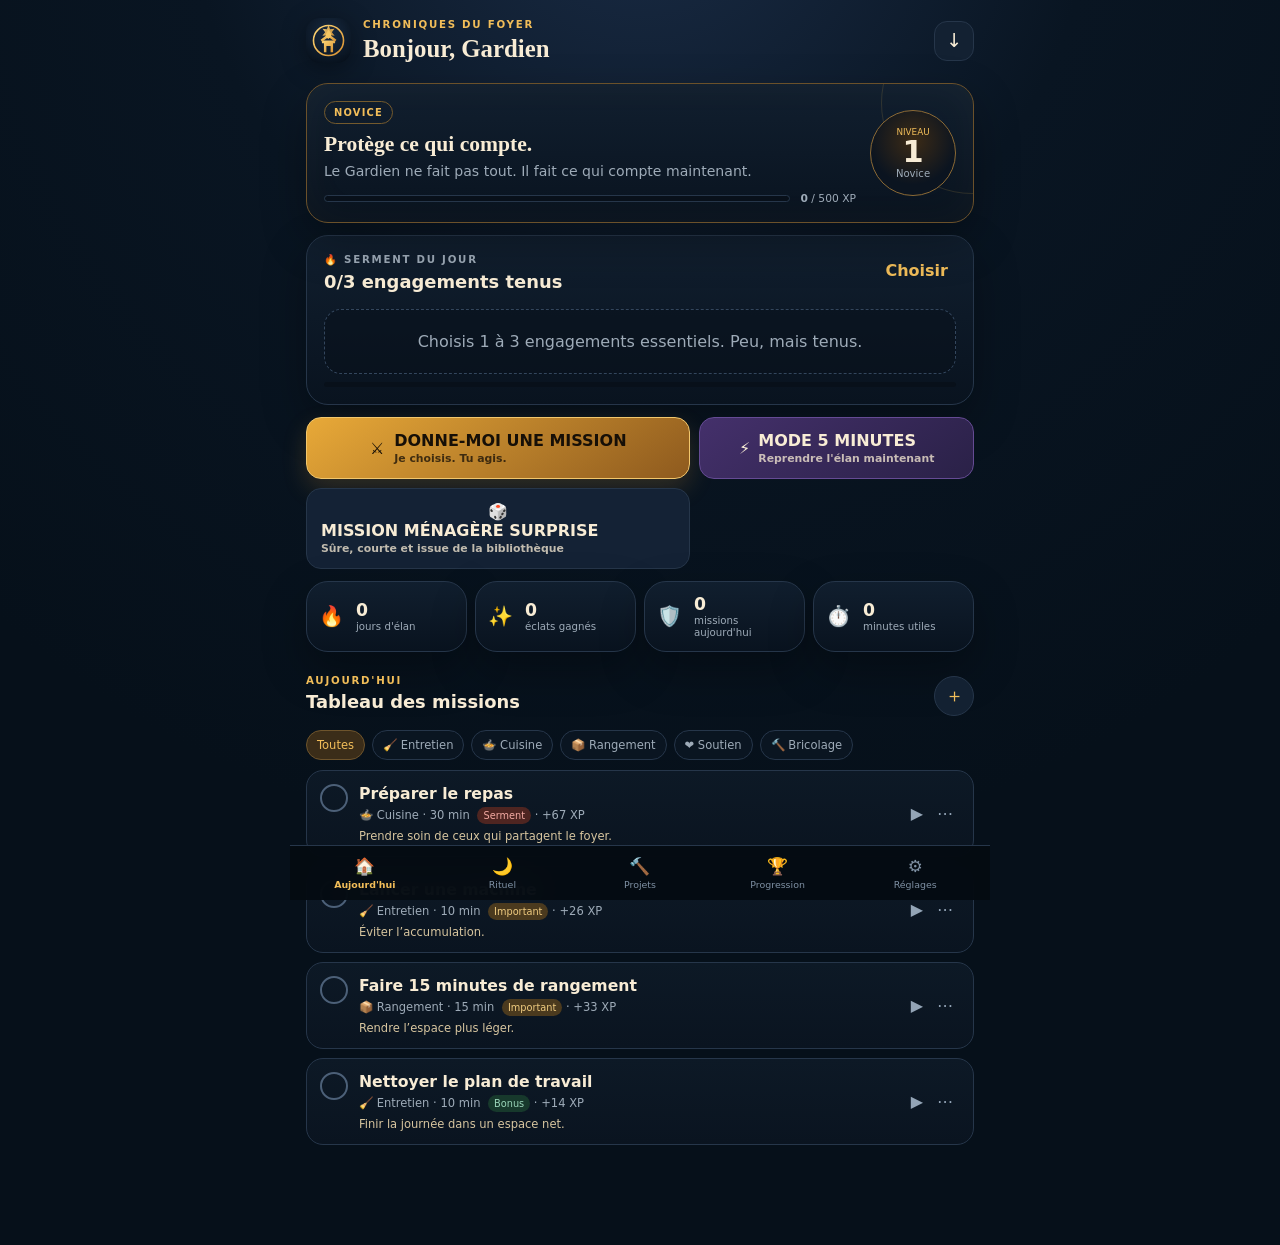
==== index.html @ bf831a29 "V1" ====
<!doctype html>
<html lang="fr">
<head>
  <meta charset="utf-8" />
  <meta name="viewport" content="width=device-width, initial-scale=1, viewport-fit=cover" />
  <meta name="theme-color" content="#07101b" />
  <meta name="description" content="Chroniques du Foyer — transforme l'entretien, le rangement, la cuisine et le bricolage en missions motivantes." />
  <link rel="manifest" href="manifest.webmanifest" />
  <link rel="icon" href="icon.svg" type="image/svg+xml" />
  <link rel="apple-touch-icon" href="icon-192.png" />
  <title>Chroniques du Foyer</title>
  <link rel="stylesheet" href="style.css" />
</head>
<body>
  <div id="celebration" class="celebration" aria-hidden="true"></div>
  <div class="app-shell">
    <header class="topbar">
      <div class="brandline">
        <img src="icon.svg" alt="" class="brand-icon" />
        <div>
          <p class="eyebrow">Chroniques du Foyer</p>
          <h1 id="greeting">Bonsoir, Gardien</h1>
        </div>
      </div>
      <button class="icon-btn" id="installBtn" hidden aria-label="Installer l'application">↓</button>
    </header>

    <main id="mainContent">
      <section id="todayView" class="view active-view">
        <section class="hero card glow-card">
          <div class="hero-copy">
            <span class="pill" id="rankPill">NOVICE</span>
            <h2>Protège ce qui compte.</h2>
            <p id="dailyQuote">Une petite action utile vaut mieux qu'une grande intention.</p>
            <div class="xp-line">
              <div class="xp-track"><span id="xpBar"></span></div>
              <small><strong id="xpCurrent">0</strong> / <span id="xpNext">250</span> XP</small>
            </div>
          </div>
          <div class="level-orb"><small>NIVEAU</small><strong id="level">1</strong><span id="rankMini">Novice</span></div>
        </section>

        <section class="oath-card card">
          <div class="section-head compact">
            <div>
              <p class="eyebrow">🔥 Serment du jour</p>
              <h2><span id="oathDone">0</span>/3 engagements tenus</h2>
            </div>
            <button class="text-link" id="editOathBtn">Choisir</button>
          </div>
          <div id="oathList" class="oath-list"></div>
          <div class="oath-progress"><span id="oathProgress"></span></div>
        </section>

        <section class="mission-cta">
          <button class="action legendary" id="oneMissionBtn"><span>⚔️</span><div><strong>DONNE-MOI UNE MISSION</strong><small>Je choisis. Tu agis.</small></div></button>
          <button class="action rescue" id="rescueBtn"><span>⚡</span><div><strong>MODE 5 MINUTES</strong><small>Reprendre l'élan maintenant</small></div></button>
          <button class="action" id="householdSuggestBtn"><span>🎲</span><div><strong>MISSION MÉNAGÈRE SURPRISE</strong><small>Sûre, courte et issue de la bibliothèque</small></div></button>
        </section>

        <section class="stats-grid">
          <article class="mini-stat card"><span>🔥</span><div><strong id="streak">0</strong><small>jours d'élan</small></div></article>
          <article class="mini-stat card"><span>✨</span><div><strong id="shards">0</strong><small>éclats gagnés</small></div></article>
          <article class="mini-stat card"><span>🛡️</span><div><strong id="todayDone">0</strong><small>missions aujourd'hui</small></div></article>
          <article class="mini-stat card"><span>⏱️</span><div><strong id="todayMinutes">0</strong><small>minutes utiles</small></div></article>
        </section>

        <section class="section-block">
          <div class="section-head">
            <div><p class="eyebrow">Aujourd'hui</p><h2>Tableau des missions</h2></div>
            <button class="small-add" id="addTaskBtn" aria-label="Ajouter une mission">＋</button>
          </div>
          <div class="filter-row" id="pathFilters">
            <button class="chip active" data-path="all">Toutes</button>
            <button class="chip" data-path="Entretien">🧹 Entretien</button>
            <button class="chip" data-path="Cuisine">🍲 Cuisine</button>
            <button class="chip" data-path="Rangement">📦 Rangement</button>
            <button class="chip" data-path="Soutien">❤️ Soutien</button>
            <button class="chip" data-path="Artisanat">🔨 Bricolage</button>
          </div>
          <div id="taskList" class="task-list"></div>
        </section>
      </section>

      <section id="ritualView" class="view">
        <section class="ritual-hero card glow-purple">
          <span class="moon">🌙</span>
          <p class="eyebrow">Rituel du soir</p>
          <h2>Prépare la route de demain</h2>
          <p>Vide ta tête. Une mission par ligne. L'application les transforme en plan clair.</p>
          <button class="action ritual full" id="openRitualBtn">Énoncer mes missions</button>
        </section>
        <section class="section-block">
          <div class="section-head"><div><p class="eyebrow">Demain</p><h2>Parchemin des missions</h2></div><button class="small-add" id="addTomorrowBtn">＋</button></div>
          <div id="tomorrowList" class="task-list"></div>
        </section>
        <section class="card tip-card"><span>🧠</span><div><strong>Règle du Gardien</strong><p>3 missions principales suffisent. Le reste est du bonus, pas une dette.</p></div></section>
      </section>

      <section id="projectsView" class="view">
        <section class="section-block first-block">
          <div class="section-head"><div><p class="eyebrow">Campagnes</p><h2>Grands projets du foyer</h2></div><button class="small-add" id="addProjectBtn">＋</button></div>
          <p class="muted">Transforme les gros travaux en petites étapes gagnables.</p>
          <div id="projectList" class="project-list"></div>
        </section>
      </section>

      <section id="progressView" class="view">
        <section class="profile-card card glow-card">
          <div class="guardian-symbol">🔥</div>
          <p class="eyebrow">Voie du Gardien</p>
          <h2 id="profileRank">Novice</h2>
          <p>Niveau <strong id="profileLevel">1</strong> · <strong id="profileXP">0</strong> XP</p>
          <div class="xp-track large"><span id="profileXpBar"></span></div>
        </section>
        <section class="section-block">
          <div class="section-head"><div><p class="eyebrow">Vertus</p><h2>Ton évolution</h2></div></div>
          <div id="virtues" class="virtue-grid"></div>
        </section>
        <section class="section-block">
          <div class="section-head"><div><p class="eyebrow">Trophées</p><h2>Badges</h2></div></div>
          <div id="badges" class="badge-grid"></div>
        </section>
        <section class="card weekly-card">
          <p class="eyebrow">Défi de la semaine</p>
          <h2 id="weeklyTitle">7 gestes pour le foyer</h2>
          <div class="weekly-line"><div class="xp-track"><span id="weeklyBar"></span></div><strong><span id="weeklyDone">0</span>/7</strong></div>
          <p id="weeklyMessage">Chaque geste compte.</p>
        </section>
      </section>

      <section id="settingsView" class="view">
        <section class="section-block first-block">
          <div class="section-head"><div><p class="eyebrow">Réglages</p><h2>Ton sanctuaire</h2></div></div>
          <div class="settings-stack">
            <article class="card setting-card">
              <div><strong>🌙 Heure du rituel</strong><p>Rappel local lorsque l'application est ouverte.</p></div>
              <input type="time" id="ritualTime" value="21:30" />
            </article>
            <article class="card setting-card"><div><strong>🔔 Notifications</strong><p>Autoriser et tester un rappel du Rituel.</p></div><button class="action small" id="notifyBtn">Tester</button></article>
            <article class="card setting-card"><div><strong>💾 Sauvegarde</strong><p>Exporte tes données avant un changement de téléphone.</p></div><button class="action small" id="exportBtn">Exporter</button></article>
            <article class="card setting-card"><div><strong>📥 Restaurer</strong><p>Réimporte une sauvegarde JSON.</p></div><label class="action small file-action">Importer<input type="file" id="importInput" accept="application/json" hidden /></label></article>
            <article class="card setting-card danger-zone"><div><strong>Réinitialiser</strong><p>Efface toutes les données locales.</p></div><button class="action small" id="resetBtn">Effacer</button></article>
          </div>
        </section>
      </section>
    </main>

    <nav class="bottom-nav" aria-label="Navigation principale">
      <button class="nav-item active" data-view="todayView">🏠<span>Aujourd'hui</span></button>
      <button class="nav-item" data-view="ritualView">🌙<span>Rituel</span></button>
      <button class="nav-item" data-view="projectsView">🔨<span>Projets</span></button>
      <button class="nav-item" data-view="progressView">🏆<span>Progression</span></button>
      <button class="nav-item" data-view="settingsView">⚙️<span>Réglages</span></button>
    </nav>
  </div>

  <dialog id="taskDialog">
    <form id="taskForm" class="dialog-pad">
      <div class="dialog-head"><div><p class="eyebrow">Nouvelle mission</p><h2>Que faut-il accomplir ?</h2></div><button type="button" class="icon-btn close-dialog">×</button></div>
      <input type="hidden" name="day" id="taskDay" value="today" />
      <label>Titre<input name="title" required placeholder="Ex. Ranger l'entrée" /></label>
      <div class="grid-2">
        <label>Voie<select name="path"><option>Entretien</option><option>Cuisine</option><option>Rangement</option><option>Soutien</option><option>Artisanat</option><option>Administratif</option></select></label>
        <label>Durée<select name="duration"><option value="5">5 min</option><option value="10">10 min</option><option value="15" selected>15 min</option><option value="30">30 min</option><option value="45">45 min</option><option value="60">1 h</option><option value="90">1 h 30</option></select></label>
      </div>
      <div class="grid-2">
        <label>Importance<select name="priority"><option value="must">Serment</option><option value="important" selected>Important</option><option value="bonus">Bonus</option></select></label>
        <label>Nature<select name="type"><option value="mission">Mission</option><option value="routine">Routine quotidienne</option><option value="weekly">Routine hebdomadaire</option></select></label>
      </div>
      <label>Pourquoi ? <span class="optional">(motivation)</span><input name="why" placeholder="Ex. Soulager la maison / préparer le week-end" /></label>
      <label>Notes<textarea name="notes" rows="3" placeholder="Détail utile, matériel, première étape…"></textarea></label>
      <button class="action primary full" type="submit">Ajouter la mission</button>
    </form>
  </dialog>

  <dialog id="ritualDialog">
    <div class="dialog-pad">
      <div class="dialog-head"><div><p class="eyebrow">🌙 Rituel du soir</p><h2>Vide ta tête</h2></div><button type="button" class="icon-btn" id="closeRitual">×</button></div>
      <p class="muted">Une ligne = une idée. Exemple : « faire les courses », « 30 min sur l'escalier », « nettoyer salle de bain ».</p>
      <textarea id="ritualInput" rows="9" placeholder="Préparer le repas\nLancer une machine\nRanger la cave 30 min\nPoncer 3 marches…"></textarea>
      <div class="grid-2 ritual-options">
        <label>Durée par défaut<select id="ritualDuration"><option value="10">10 min</option><option value="15" selected>15 min</option><option value="30">30 min</option><option value="45">45 min</option></select></label>
        <label>Énergie prévue<select id="tomorrowEnergy"><option value="low">Basse</option><option value="normal" selected>Normale</option><option value="high">Haute</option></select></label>
      </div>
      <button class="action ritual full" id="generateTomorrow">✨ Forger le plan de demain</button>
    </div>
  </dialog>

  <dialog id="oathDialog">
    <div class="dialog-pad">
      <div class="dialog-head"><div><p class="eyebrow">🔥 Serment</p><h2>Choisis jusqu'à 3 missions</h2></div><button class="icon-btn" id="closeOath">×</button></div>
      <p class="muted">Ce sont les seules missions que tu te promets vraiment de tenir.</p>
      <div id="oathPicker" class="oath-picker"></div>
      <button class="action primary full" id="saveOath">Sceller mon Serment</button>
    </div>
  </dialog>

  <dialog id="focusDialog">
    <div class="focus-box">
      <div class="focus-emblem">⚔️</div>
      <p class="eyebrow">Mission en cours</p>
      <h2 id="focusTitle">Mission</h2>
      <p id="focusWhy" class="focus-why"></p>
      <div class="focus-reward"><span id="focusMeta"></span></div>
      <div class="timer-ring"><div class="timer" id="timer">15:00</div><small>Une mission. Rien d'autre.</small></div>
      <div class="focus-actions"><button class="action primary" id="startTimer">Démarrer</button><button class="action success" id="doneFocus">Mission accomplie ✓</button></div>
      <button class="text-btn" id="closeFocus">Reporter sans culpabiliser</button>
    </div>
  </dialog>

  <dialog id="projectDialog">
    <form id="projectForm" class="dialog-pad">
      <div class="dialog-head"><div><p class="eyebrow">Nouvelle campagne</p><h2>Grand projet</h2></div><button type="button" class="icon-btn close-dialog">×</button></div>
      <label>Nom du projet<input name="title" required placeholder="Ex. Refaire l'escalier" /></label>
      <label>Objectif<input name="why" placeholder="Ex. Rendre l'entrée plus agréable" /></label>
      <label>Étapes <span class="optional">(une par ligne)</span><textarea name="steps" rows="7" required placeholder="Acheter le matériel\nProtéger la zone\nPoncer 3 marches\nReboucher\nPeindre"></textarea></label>
      <button class="action primary full" type="submit">Créer la campagne</button>
    </form>
  </dialog>

  <dialog id="rewardDialog">
    <div class="reward-box">
      <div class="reward-rays">✦</div>
      <p class="eyebrow">Mission accomplie</p>
      <h2 id="rewardTitle">Belle avancée.</h2>
      <div class="reward-xp" id="rewardXp">+25 XP</div>
      <p id="rewardText">Tu viens de rendre le foyer un peu plus léger.</p>
      <button class="action primary full" id="closeReward">Continuer la légende</button>
    </div>
  </dialog>

  <script src="household-library.js"></script>
  <script src="app.js"></script>
</body>
</html>
---- style.css ----
:root{--bg:#06101a;--bg2:#091522;--panel:#0d1825;--panel2:#111f2f;--ink:#f8ecd5;--muted:#9eabb8;--gold:#f1bd59;--gold2:#d99534;--purple:#7c4fd2;--purple2:#4d2e84;--red:#d8645b;--green:#54a57f;--blue:#55a3c8;--line:#26364a;--radius:22px;--shadow:0 18px 45px rgba(0,0,0,.3)}
*{box-sizing:border-box}html{background:var(--bg)}body{margin:0;font-family:Inter,ui-sans-serif,system-ui,-apple-system,BlinkMacSystemFont,"Segoe UI",sans-serif;background:radial-gradient(circle at 50% -10%,#1a2c46 0,#091522 30%,#06101a 65%);color:var(--ink);min-height:100dvh}button,input,select,textarea{font:inherit}button{cursor:pointer;color:inherit}h1,h2,h3,p{margin-top:0}h1{font-family:Georgia,"Times New Roman",serif;font-size:1.55rem;margin:0}h2{font-size:1.12rem;margin-bottom:6px}h3{font-size:.98rem;margin-bottom:4px}.app-shell{max-width:700px;margin:auto;min-height:100dvh;padding:calc(18px + env(safe-area-inset-top)) 16px calc(100px + env(safe-area-inset-bottom))}.topbar,.section-head,.dialog-head,.brandline,.task,.mini-stat,.setting-card,.weekly-line{display:flex;align-items:center;justify-content:space-between;gap:12px}.brandline{justify-content:flex-start}.brand-icon{width:45px;height:45px;border-radius:14px;filter:drop-shadow(0 5px 12px rgba(0,0,0,.35))}.eyebrow{margin:0 0 5px;text-transform:uppercase;letter-spacing:.17em;font-size:.64rem;font-weight:900;color:var(--gold)}.muted,.card p,.optional{color:var(--muted)}.optional{font-weight:500}.view{display:none}.active-view{display:block}.card{background:linear-gradient(180deg,rgba(17,31,47,.96),rgba(9,19,31,.98));border:1px solid var(--line);border-radius:var(--radius);padding:17px;box-shadow:var(--shadow)}.glow-card{border-color:#6b512a;box-shadow:0 18px 45px rgba(0,0,0,.3),inset 0 0 40px rgba(242,184,75,.04)}.hero{margin:20px 0 12px;display:grid;grid-template-columns:1fr auto;align-items:center;gap:14px;overflow:hidden;position:relative}.hero:after{content:"";position:absolute;width:180px;height:180px;border:1px solid rgba(241,189,89,.14);border-radius:50%;right:-90px;top:-72px}.hero-copy{position:relative;z-index:1}.hero h2{font-family:Georgia,serif;font-size:1.35rem}.hero p{margin-bottom:13px;font-size:.88rem}.pill{display:inline-block;padding:5px 9px;border:1px solid #745a2d;color:var(--gold);border-radius:999px;font-size:.62rem;font-weight:900;letter-spacing:.12em;margin-bottom:8px}.level-orb{width:86px;height:86px;border-radius:50%;border:1px solid #8c6a35;background:radial-gradient(circle at 50% 35%,#3c2b16,#0b1420 64%);display:flex;flex-direction:column;align-items:center;justify-content:center;position:relative;z-index:1}.level-orb small{font-size:.55rem;color:var(--gold)}.level-orb strong{font-size:1.9rem;line-height:1}.level-orb span{font-size:.63rem;color:var(--muted)}.xp-line{display:flex;align-items:center;gap:10px}.xp-track{height:7px;background:#08101a;border:1px solid #26364a;border-radius:999px;overflow:hidden;flex:1}.xp-track span{display:block;height:100%;width:0;background:linear-gradient(90deg,var(--purple),var(--gold));border-radius:inherit;transition:width .5s ease}.xp-line small{white-space:nowrap;color:var(--muted);font-size:.67rem}.oath-card{margin-bottom:12px}.compact{align-items:flex-start}.text-link,.text-btn{border:0;background:transparent;color:var(--gold);padding:8px;font-weight:800}.oath-list,.task-list,.project-list,.settings-stack,.oath-picker{display:grid;gap:9px}.oath-item{display:grid;grid-template-columns:auto 1fr auto;align-items:center;gap:10px;padding:10px 0;border-bottom:1px solid rgba(38,54,74,.65)}.oath-item:last-child{border:0}.oath-index{width:27px;height:27px;border:1px solid #71572c;color:var(--gold);border-radius:50%;display:grid;place-items:center;font-size:.76rem;font-weight:900}.oath-item.done{opacity:.55}.oath-item.done strong{text-decoration:line-through}.oath-progress{height:5px;background:#08101a;border-radius:99px;overflow:hidden;margin-top:8px}.oath-progress span{display:block;height:100%;background:linear-gradient(90deg,var(--red),var(--gold));width:0;transition:width .45s}.empty{padding:22px 15px;text-align:center;color:var(--muted);border:1px dashed #33465d;border-radius:17px;background:rgba(8,16,26,.5)}.mission-cta{display:grid;grid-template-columns:1.4fr 1fr;gap:9px;margin:12px 0}.action{border:1px solid var(--line);border-radius:15px;background:#142235;color:var(--ink);padding:13px 14px;font-weight:850}.action div{display:grid;text-align:left;gap:2px}.action div small{font-size:.68rem;font-weight:600;opacity:.76}.action.legendary{display:flex;align-items:center;justify-content:center;gap:10px;background:linear-gradient(145deg,#e8a938,#8e5a1e);color:#160f07;border-color:#f3c76c;box-shadow:0 10px 25px rgba(217,149,52,.2)}.action.rescue{display:flex;align-items:center;justify-content:center;gap:8px;background:linear-gradient(145deg,#44306b,#2a2147);border-color:#654b94}.action.primary{background:linear-gradient(180deg,#f5c86a,#d79b38);color:#161007;border-color:#f2c261}.action.ritual{background:linear-gradient(180deg,#68439c,#3a275e);border-color:#805ab5}.action.success{background:linear-gradient(180deg,#477f65,#2b5d49);border-color:#5ca582}.action.full{width:100%}.action.small{padding:9px 12px;font-size:.78rem}.stats-grid{display:grid;grid-template-columns:repeat(4,1fr);gap:8px;margin-bottom:22px}.mini-stat{justify-content:flex-start;padding:12px}.mini-stat>span{font-size:1.25rem}.mini-stat strong{display:block;font-size:1.08rem}.mini-stat small{display:block;color:var(--muted);font-size:.64rem;line-height:1.2}.section-block{margin-top:20px}.first-block{margin-top:22px}.section-head{margin-bottom:11px}.small-add,.icon-btn{width:40px;height:40px;padding:0;display:grid;place-items:center;border:1px solid var(--line);border-radius:13px;background:#132132;font-size:1.2rem}.small-add{border-radius:50%;color:var(--gold)}.filter-row{display:flex;gap:7px;overflow-x:auto;padding:1px 0 10px;scrollbar-width:none}.filter-row::-webkit-scrollbar{display:none}.chip{white-space:nowrap;border:1px solid var(--line);border-radius:999px;padding:7px 10px;background:#0a1521;color:var(--muted);font-size:.72rem}.chip.active{background:#3b2d19;color:var(--gold);border-color:#6e542c}.task{background:linear-gradient(180deg,#0d1926,#0a1420);border:1px solid var(--line);border-radius:17px;padding:13px}.task.done{opacity:.52}.task-main{display:flex;align-items:flex-start;gap:11px;min-width:0}.task-main>div{min-width:0}.check{width:28px;height:28px;border-radius:50%;border:2px solid #4c6078;background:transparent;flex:0 0 auto;color:#161007}.check.done{background:var(--gold);border-color:var(--gold)}.task h3{white-space:nowrap;overflow:hidden;text-overflow:ellipsis;margin:0 0 5px}.task-meta{font-size:.72rem;color:var(--muted)}.priority{font-size:.61rem;padding:3px 6px;border-radius:999px;margin-left:4px}.priority.must{background:#4e2521;color:#f3aaa2}.priority.important{background:#4b3a1e;color:#f0cc80}.priority.bonus{background:#17392c;color:#9ad5b9}.task-actions{display:flex;align-items:center}.small-btn{border:0;background:transparent;color:#93a4b6;padding:7px}.why{margin-top:7px;font-size:.72rem;color:#d7c59f}.ritual-hero{margin-top:22px;text-align:center;padding:27px 20px}.glow-purple{border-color:#523d78;background:radial-gradient(circle at 50% -20%,rgba(127,75,214,.24),transparent 58%),linear-gradient(180deg,#151d2b,#0b1320)}.moon{font-size:2.3rem;display:block;margin-bottom:8px}.tip-card{display:flex;gap:12px;align-items:flex-start;margin-top:18px}.tip-card>span{font-size:1.5rem}.tip-card p{margin:4px 0 0;font-size:.82rem}.project{background:linear-gradient(180deg,#101c2b,#0a1420);border:1px solid var(--line);border-radius:18px;padding:15px}.project-head{display:flex;justify-content:space-between;gap:10px}.project-progress{display:flex;align-items:center;gap:10px;margin:12px 0}.project-progress small{color:var(--muted);white-space:nowrap}.project-step{display:flex;gap:9px;align-items:flex-start;padding:9px 0;border-top:1px solid rgba(38,54,74,.55)}.project-step input{width:auto;margin-top:3px}.project-step.done span{text-decoration:line-through;color:var(--muted)}.project-actions{display:flex;gap:7px;margin-top:8px}.profile-card{text-align:center;margin-top:22px}.guardian-symbol{width:72px;height:72px;margin:0 auto 12px;border-radius:50%;border:1px solid #74582d;background:radial-gradient(circle,#4b2b16,#0b1520);display:grid;place-items:center;font-size:2rem}.xp-track.large{height:9px;max-width:420px;margin:13px auto 0}.virtue-grid{display:grid;grid-template-columns:repeat(2,1fr);gap:9px}.virtue{border:1px solid var(--line);border-radius:16px;background:#0b1622;padding:13px}.virtue-top{display:flex;justify-content:space-between;gap:8px}.virtue strong{font-size:.84rem}.virtue .xp-track{margin-top:8px}.badge-grid{display:grid;grid-template-columns:repeat(3,1fr);gap:8px}.badge{border:1px solid var(--line);border-radius:16px;padding:13px 7px;text-align:center;background:#0b1622}.badge.locked{opacity:.33;filter:grayscale(1)}.badge-icon{font-size:1.6rem}.badge strong{display:block;font-size:.72rem;margin-top:5px}.badge small{color:var(--muted);font-size:.58rem}.weekly-card{margin-top:20px}.weekly-line{margin:12px 0}.setting-card p{margin:4px 0 0;font-size:.75rem}.setting-card input[type=time]{max-width:112px}.danger-zone{border-color:#5e2b2b}.file-action{display:inline-block}.bottom-nav{position:fixed;z-index:20;left:50%;bottom:0;transform:translateX(-50%);width:min(700px,100%);display:grid;grid-template-columns:repeat(5,1fr);padding:9px 6px calc(9px + env(safe-area-inset-bottom));background:rgba(5,11,18,.94);backdrop-filter:blur(18px);border-top:1px solid var(--line)}.nav-item{border:0;background:transparent;color:#7f91a4;display:grid;place-items:center;gap:3px;font-size:1.05rem}.nav-item span{font-size:.59rem}.nav-item.active{color:var(--gold);font-weight:850}dialog{border:1px solid #33465e;background:#09131f;color:var(--ink);border-radius:24px;width:min(590px,calc(100% - 24px));max-height:92dvh;padding:0;box-shadow:0 28px 100px rgba(0,0,0,.7)}dialog::backdrop{background:rgba(0,0,0,.76);backdrop-filter:blur(5px)}.dialog-pad,.focus-box,.reward-box{padding:21px}label{display:grid;gap:7px;color:#dfcfaf;font-size:.79rem;font-weight:800;margin-bottom:12px}input,select,textarea{width:100%;border:1px solid #304258;border-radius:13px;background:#0c1926;color:var(--ink);padding:11px 12px}textarea{resize:vertical}.grid-2{display:grid;grid-template-columns:1fr 1fr;gap:9px}.ritual-options{margin-top:10px}.focus-box,.reward-box{text-align:center}.focus-emblem{font-size:2.1rem}.focus-why{color:#dbc99f;font-style:italic}.focus-reward{display:inline-block;border:1px solid #6b4f27;border-radius:999px;padding:7px 11px;color:var(--gold);font-size:.76rem}.timer-ring{width:205px;height:205px;margin:20px auto;border-radius:50%;border:8px solid #31244d;box-shadow:inset 0 0 0 2px #8d63ce,0 0 32px rgba(124,79,210,.2);display:flex;flex-direction:column;align-items:center;justify-content:center}.timer{font-size:2.85rem;font-weight:950;letter-spacing:-.06em}.timer-ring small{color:var(--muted);font-size:.66rem}.focus-actions{display:grid;grid-template-columns:1fr 1fr;gap:8px}.reward-rays{font-size:3.4rem;color:var(--gold);text-shadow:0 0 30px rgba(241,189,89,.5)}.reward-box h2{font-family:Georgia,serif;font-size:1.5rem}.reward-xp{font-size:2rem;color:var(--gold);font-weight:950;margin:10px}.celebration{position:fixed;inset:0;pointer-events:none;overflow:hidden;z-index:100}.confetti{position:absolute;width:8px;height:14px;background:var(--gold);top:-20px;animation:fall 1.4s linear forwards;border-radius:2px}.confetti:nth-child(3n){background:var(--purple)}.confetti:nth-child(3n+1){background:#f8ecd5}@keyframes fall{to{transform:translateY(110vh) rotate(720deg);opacity:.2}}@media(max-width:560px){.stats-grid{grid-template-columns:1fr 1fr}.mission-cta{grid-template-columns:1fr}.grid-2{grid-template-columns:1fr}.badge-grid{grid-template-columns:repeat(2,1fr)}}
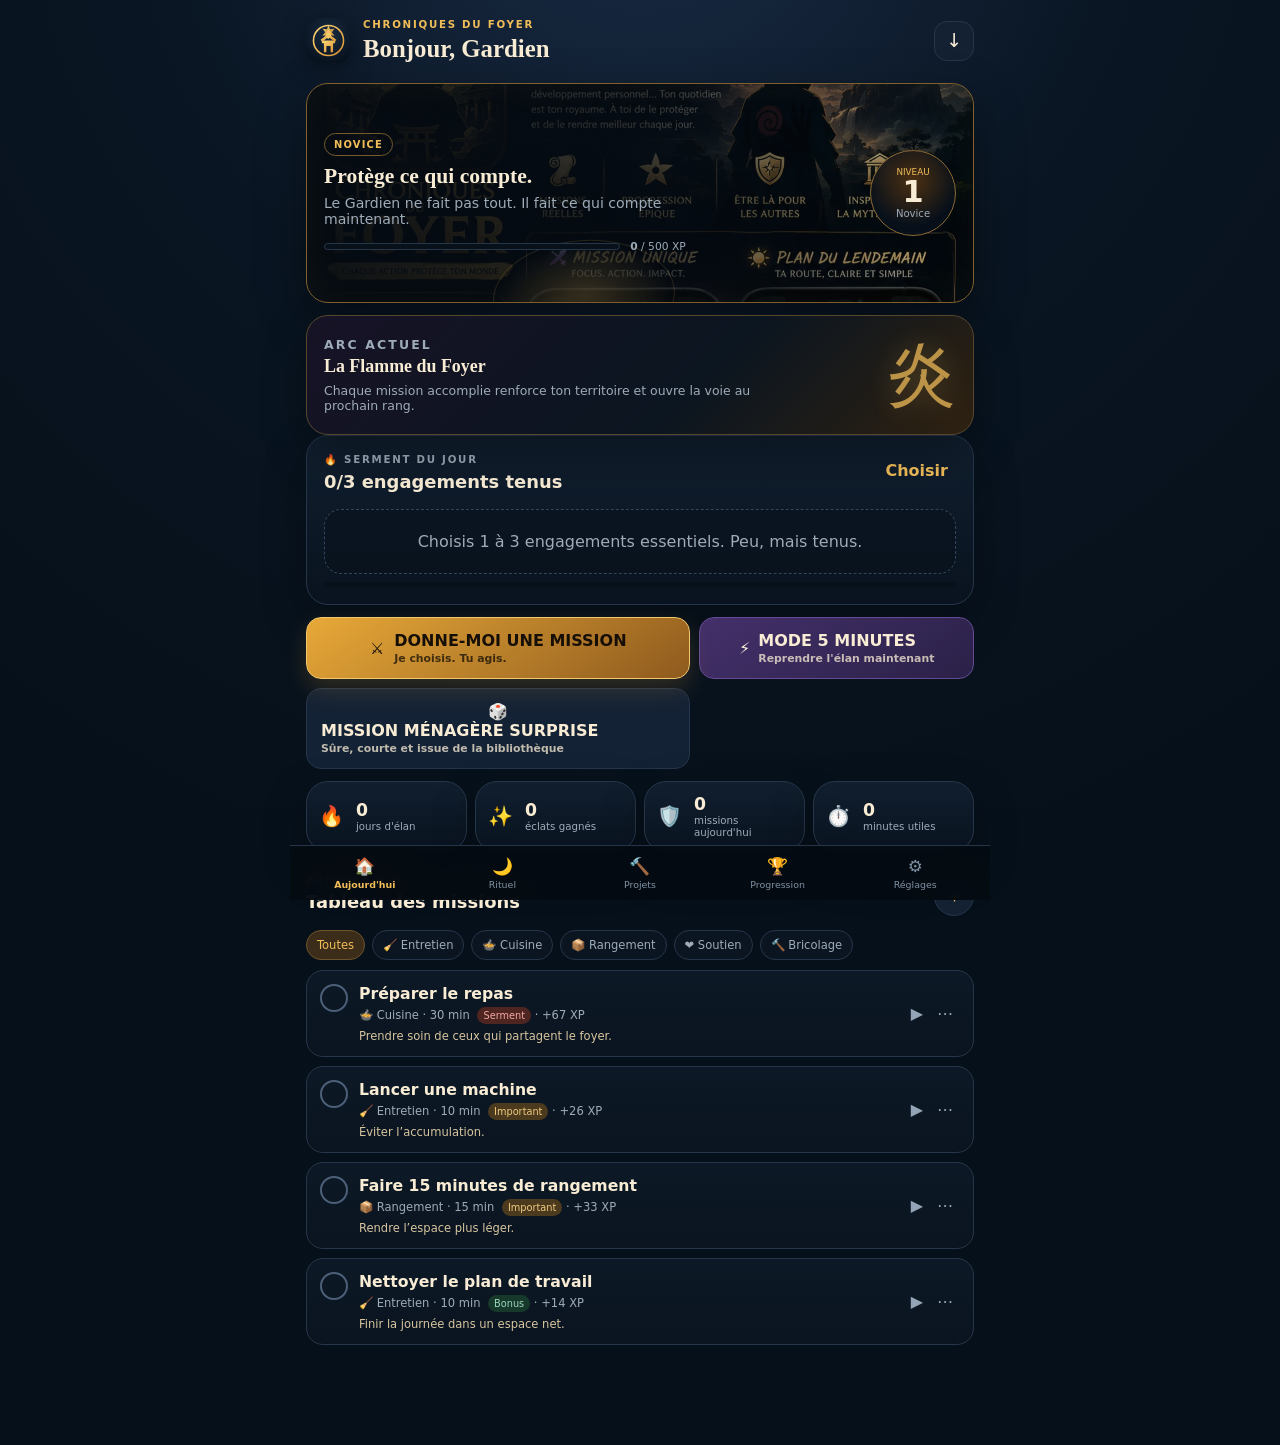
==== commit 69555a4e: "V2" ====
--- a/index.html
+++ b/index.html
@@ -27,7 +27,7 @@
 
     <main id="mainContent">
       <section id="todayView" class="view active-view">
-        <section class="hero card glow-card">
+        <section class="hero card glow-card shonen-hero">
           <div class="hero-copy">
             <span class="pill" id="rankPill">NOVICE</span>
             <h2>Protège ce qui compte.</h2>
@@ -40,6 +40,8 @@
           <div class="level-orb"><small>NIVEAU</small><strong id="level">1</strong><span id="rankMini">Novice</span></div>
         </section>
 
+        <section class="arc-banner card"><div><p class="eyebrow">Arc actuel</p><h2>La Flamme du Foyer</h2><p>Chaque mission accomplie renforce ton territoire et ouvre la voie au prochain rang.</p></div><span class="arc-mark">炎</span></section>
+
         <section class="oath-card card">
           <div class="section-head compact">
             <div>
@@ -83,7 +85,7 @@
       </section>
 
       <section id="ritualView" class="view">
-        <section class="ritual-hero card glow-purple">
+        <section class="ritual-hero card glow-purple illustrated ritual-illustrated">
           <span class="moon">🌙</span>
           <p class="eyebrow">Rituel du soir</p>
           <h2>Prépare la route de demain</h2>
@@ -98,6 +100,7 @@
       </section>
 
       <section id="projectsView" class="view">
+        <section class="campaign-visual card"><div><p class="eyebrow">Saga du Bâtisseur</p><h2>Transforme les grands travaux en arcs gagnables</h2></div></section>
         <section class="section-block first-block">
           <div class="section-head"><div><p class="eyebrow">Campagnes</p><h2>Grands projets du foyer</h2></div><button class="small-add" id="addProjectBtn">＋</button></div>
           <p class="muted">Transforme les gros travaux en petites étapes gagnables.</p>
@@ -106,7 +109,7 @@
       </section>
 
       <section id="progressView" class="view">
-        <section class="profile-card card glow-card">
+        <section class="profile-card card glow-card progression-visual">
           <div class="guardian-symbol">🔥</div>
           <p class="eyebrow">Voie du Gardien</p>
           <h2 id="profileRank">Novice</h2>
--- a/style.css
+++ b/style.css
@@ -1,2 +1,14 @@
 :root{--bg:#06101a;--bg2:#091522;--panel:#0d1825;--panel2:#111f2f;--ink:#f8ecd5;--muted:#9eabb8;--gold:#f1bd59;--gold2:#d99534;--purple:#7c4fd2;--purple2:#4d2e84;--red:#d8645b;--green:#54a57f;--blue:#55a3c8;--line:#26364a;--radius:22px;--shadow:0 18px 45px rgba(0,0,0,.3)}
 *{box-sizing:border-box}html{background:var(--bg)}body{margin:0;font-family:Inter,ui-sans-serif,system-ui,-apple-system,BlinkMacSystemFont,"Segoe UI",sans-serif;background:radial-gradient(circle at 50% -10%,#1a2c46 0,#091522 30%,#06101a 65%);color:var(--ink);min-height:100dvh}button,input,select,textarea{font:inherit}button{cursor:pointer;color:inherit}h1,h2,h3,p{margin-top:0}h1{font-family:Georgia,"Times New Roman",serif;font-size:1.55rem;margin:0}h2{font-size:1.12rem;margin-bottom:6px}h3{font-size:.98rem;margin-bottom:4px}.app-shell{max-width:700px;margin:auto;min-height:100dvh;padding:calc(18px + env(safe-area-inset-top)) 16px calc(100px + env(safe-area-inset-bottom))}.topbar,.section-head,.dialog-head,.brandline,.task,.mini-stat,.setting-card,.weekly-line{display:flex;align-items:center;justify-content:space-between;gap:12px}.brandline{justify-content:flex-start}.brand-icon{width:45px;height:45px;border-radius:14px;filter:drop-shadow(0 5px 12px rgba(0,0,0,.35))}.eyebrow{margin:0 0 5px;text-transform:uppercase;letter-spacing:.17em;font-size:.64rem;font-weight:900;color:var(--gold)}.muted,.card p,.optional{color:var(--muted)}.optional{font-weight:500}.view{display:none}.active-view{display:block}.card{background:linear-gradient(180deg,rgba(17,31,47,.96),rgba(9,19,31,.98));border:1px solid var(--line);border-radius:var(--radius);padding:17px;box-shadow:var(--shadow)}.glow-card{border-color:#6b512a;box-shadow:0 18px 45px rgba(0,0,0,.3),inset 0 0 40px rgba(242,184,75,.04)}.hero{margin:20px 0 12px;display:grid;grid-template-columns:1fr auto;align-items:center;gap:14px;overflow:hidden;position:relative}.hero:after{content:"";position:absolute;width:180px;height:180px;border:1px solid rgba(241,189,89,.14);border-radius:50%;right:-90px;top:-72px}.hero-copy{position:relative;z-index:1}.hero h2{font-family:Georgia,serif;font-size:1.35rem}.hero p{margin-bottom:13px;font-size:.88rem}.pill{display:inline-block;padding:5px 9px;border:1px solid #745a2d;color:var(--gold);border-radius:999px;font-size:.62rem;font-weight:900;letter-spacing:.12em;margin-bottom:8px}.level-orb{width:86px;height:86px;border-radius:50%;border:1px solid #8c6a35;background:radial-gradient(circle at 50% 35%,#3c2b16,#0b1420 64%);display:flex;flex-direction:column;align-items:center;justify-content:center;position:relative;z-index:1}.level-orb small{font-size:.55rem;color:var(--gold)}.level-orb strong{font-size:1.9rem;line-height:1}.level-orb span{font-size:.63rem;color:var(--muted)}.xp-line{display:flex;align-items:center;gap:10px}.xp-track{height:7px;background:#08101a;border:1px solid #26364a;border-radius:999px;overflow:hidden;flex:1}.xp-track span{display:block;height:100%;width:0;background:linear-gradient(90deg,var(--purple),var(--gold));border-radius:inherit;transition:width .5s ease}.xp-line small{white-space:nowrap;color:var(--muted);font-size:.67rem}.oath-card{margin-bottom:12px}.compact{align-items:flex-start}.text-link,.text-btn{border:0;background:transparent;color:var(--gold);padding:8px;font-weight:800}.oath-list,.task-list,.project-list,.settings-stack,.oath-picker{display:grid;gap:9px}.oath-item{display:grid;grid-template-columns:auto 1fr auto;align-items:center;gap:10px;padding:10px 0;border-bottom:1px solid rgba(38,54,74,.65)}.oath-item:last-child{border:0}.oath-index{width:27px;height:27px;border:1px solid #71572c;color:var(--gold);border-radius:50%;display:grid;place-items:center;font-size:.76rem;font-weight:900}.oath-item.done{opacity:.55}.oath-item.done strong{text-decoration:line-through}.oath-progress{height:5px;background:#08101a;border-radius:99px;overflow:hidden;margin-top:8px}.oath-progress span{display:block;height:100%;background:linear-gradient(90deg,var(--red),var(--gold));width:0;transition:width .45s}.empty{padding:22px 15px;text-align:center;color:var(--muted);border:1px dashed #33465d;border-radius:17px;background:rgba(8,16,26,.5)}.mission-cta{display:grid;grid-template-columns:1.4fr 1fr;gap:9px;margin:12px 0}.action{border:1px solid var(--line);border-radius:15px;background:#142235;color:var(--ink);padding:13px 14px;font-weight:850}.action div{display:grid;text-align:left;gap:2px}.action div small{font-size:.68rem;font-weight:600;opacity:.76}.action.legendary{display:flex;align-items:center;justify-content:center;gap:10px;background:linear-gradient(145deg,#e8a938,#8e5a1e);color:#160f07;border-color:#f3c76c;box-shadow:0 10px 25px rgba(217,149,52,.2)}.action.rescue{display:flex;align-items:center;justify-content:center;gap:8px;background:linear-gradient(145deg,#44306b,#2a2147);border-color:#654b94}.action.primary{background:linear-gradient(180deg,#f5c86a,#d79b38);color:#161007;border-color:#f2c261}.action.ritual{background:linear-gradient(180deg,#68439c,#3a275e);border-color:#805ab5}.action.success{background:linear-gradient(180deg,#477f65,#2b5d49);border-color:#5ca582}.action.full{width:100%}.action.small{padding:9px 12px;font-size:.78rem}.stats-grid{display:grid;grid-template-columns:repeat(4,1fr);gap:8px;margin-bottom:22px}.mini-stat{justify-content:flex-start;padding:12px}.mini-stat>span{font-size:1.25rem}.mini-stat strong{display:block;font-size:1.08rem}.mini-stat small{display:block;color:var(--muted);font-size:.64rem;line-height:1.2}.section-block{margin-top:20px}.first-block{margin-top:22px}.section-head{margin-bottom:11px}.small-add,.icon-btn{width:40px;height:40px;padding:0;display:grid;place-items:center;border:1px solid var(--line);border-radius:13px;background:#132132;font-size:1.2rem}.small-add{border-radius:50%;color:var(--gold)}.filter-row{display:flex;gap:7px;overflow-x:auto;padding:1px 0 10px;scrollbar-width:none}.filter-row::-webkit-scrollbar{display:none}.chip{white-space:nowrap;border:1px solid var(--line);border-radius:999px;padding:7px 10px;background:#0a1521;color:var(--muted);font-size:.72rem}.chip.active{background:#3b2d19;color:var(--gold);border-color:#6e542c}.task{background:linear-gradient(180deg,#0d1926,#0a1420);border:1px solid var(--line);border-radius:17px;padding:13px}.task.done{opacity:.52}.task-main{display:flex;align-items:flex-start;gap:11px;min-width:0}.task-main>div{min-width:0}.check{width:28px;height:28px;border-radius:50%;border:2px solid #4c6078;background:transparent;flex:0 0 auto;color:#161007}.check.done{background:var(--gold);border-color:var(--gold)}.task h3{white-space:nowrap;overflow:hidden;text-overflow:ellipsis;margin:0 0 5px}.task-meta{font-size:.72rem;color:var(--muted)}.priority{font-size:.61rem;padding:3px 6px;border-radius:999px;margin-left:4px}.priority.must{background:#4e2521;color:#f3aaa2}.priority.important{background:#4b3a1e;color:#f0cc80}.priority.bonus{background:#17392c;color:#9ad5b9}.task-actions{display:flex;align-items:center}.small-btn{border:0;background:transparent;color:#93a4b6;padding:7px}.why{margin-top:7px;font-size:.72rem;color:#d7c59f}.ritual-hero{margin-top:22px;text-align:center;padding:27px 20px}.glow-purple{border-color:#523d78;background:radial-gradient(circle at 50% -20%,rgba(127,75,214,.24),transparent 58%),linear-gradient(180deg,#151d2b,#0b1320)}.moon{font-size:2.3rem;display:block;margin-bottom:8px}.tip-card{display:flex;gap:12px;align-items:flex-start;margin-top:18px}.tip-card>span{font-size:1.5rem}.tip-card p{margin:4px 0 0;font-size:.82rem}.project{background:linear-gradient(180deg,#101c2b,#0a1420);border:1px solid var(--line);border-radius:18px;padding:15px}.project-head{display:flex;justify-content:space-between;gap:10px}.project-progress{display:flex;align-items:center;gap:10px;margin:12px 0}.project-progress small{color:var(--muted);white-space:nowrap}.project-step{display:flex;gap:9px;align-items:flex-start;padding:9px 0;border-top:1px solid rgba(38,54,74,.55)}.project-step input{width:auto;margin-top:3px}.project-step.done span{text-decoration:line-through;color:var(--muted)}.project-actions{display:flex;gap:7px;margin-top:8px}.profile-card{text-align:center;margin-top:22px}.guardian-symbol{width:72px;height:72px;margin:0 auto 12px;border-radius:50%;border:1px solid #74582d;background:radial-gradient(circle,#4b2b16,#0b1520);display:grid;place-items:center;font-size:2rem}.xp-track.large{height:9px;max-width:420px;margin:13px auto 0}.virtue-grid{display:grid;grid-template-columns:repeat(2,1fr);gap:9px}.virtue{border:1px solid var(--line);border-radius:16px;background:#0b1622;padding:13px}.virtue-top{display:flex;justify-content:space-between;gap:8px}.virtue strong{font-size:.84rem}.virtue .xp-track{margin-top:8px}.badge-grid{display:grid;grid-template-columns:repeat(3,1fr);gap:8px}.badge{border:1px solid var(--line);border-radius:16px;padding:13px 7px;text-align:center;background:#0b1622}.badge.locked{opacity:.33;filter:grayscale(1)}.badge-icon{font-size:1.6rem}.badge strong{display:block;font-size:.72rem;margin-top:5px}.badge small{color:var(--muted);font-size:.58rem}.weekly-card{margin-top:20px}.weekly-line{margin:12px 0}.setting-card p{margin:4px 0 0;font-size:.75rem}.setting-card input[type=time]{max-width:112px}.danger-zone{border-color:#5e2b2b}.file-action{display:inline-block}.bottom-nav{position:fixed;z-index:20;left:50%;bottom:0;transform:translateX(-50%);width:min(700px,100%);display:grid;grid-template-columns:repeat(5,1fr);padding:9px 6px calc(9px + env(safe-area-inset-bottom));background:rgba(5,11,18,.94);backdrop-filter:blur(18px);border-top:1px solid var(--line)}.nav-item{border:0;background:transparent;color:#7f91a4;display:grid;place-items:center;gap:3px;font-size:1.05rem}.nav-item span{font-size:.59rem}.nav-item.active{color:var(--gold);font-weight:850}dialog{border:1px solid #33465e;background:#09131f;color:var(--ink);border-radius:24px;width:min(590px,calc(100% - 24px));max-height:92dvh;padding:0;box-shadow:0 28px 100px rgba(0,0,0,.7)}dialog::backdrop{background:rgba(0,0,0,.76);backdrop-filter:blur(5px)}.dialog-pad,.focus-box,.reward-box{padding:21px}label{display:grid;gap:7px;color:#dfcfaf;font-size:.79rem;font-weight:800;margin-bottom:12px}input,select,textarea{width:100%;border:1px solid #304258;border-radius:13px;background:#0c1926;color:var(--ink);padding:11px 12px}textarea{resize:vertical}.grid-2{display:grid;grid-template-columns:1fr 1fr;gap:9px}.ritual-options{margin-top:10px}.focus-box,.reward-box{text-align:center}.focus-emblem{font-size:2.1rem}.focus-why{color:#dbc99f;font-style:italic}.focus-reward{display:inline-block;border:1px solid #6b4f27;border-radius:999px;padding:7px 11px;color:var(--gold);font-size:.76rem}.timer-ring{width:205px;height:205px;margin:20px auto;border-radius:50%;border:8px solid #31244d;box-shadow:inset 0 0 0 2px #8d63ce,0 0 32px rgba(124,79,210,.2);display:flex;flex-direction:column;align-items:center;justify-content:center}.timer{font-size:2.85rem;font-weight:950;letter-spacing:-.06em}.timer-ring small{color:var(--muted);font-size:.66rem}.focus-actions{display:grid;grid-template-columns:1fr 1fr;gap:8px}.reward-rays{font-size:3.4rem;color:var(--gold);text-shadow:0 0 30px rgba(241,189,89,.5)}.reward-box h2{font-family:Georgia,serif;font-size:1.5rem}.reward-xp{font-size:2rem;color:var(--gold);font-weight:950;margin:10px}.celebration{position:fixed;inset:0;pointer-events:none;overflow:hidden;z-index:100}.confetti{position:absolute;width:8px;height:14px;background:var(--gold);top:-20px;animation:fall 1.4s linear forwards;border-radius:2px}.confetti:nth-child(3n){background:var(--purple)}.confetti:nth-child(3n+1){background:#f8ecd5}@keyframes fall{to{transform:translateY(110vh) rotate(720deg);opacity:.2}}@media(max-width:560px){.stats-grid{grid-template-columns:1fr 1fr}.mission-cta{grid-template-columns:1fr}.grid-2{grid-template-columns:1fr}.badge-grid{grid-template-columns:repeat(2,1fr)}}
+
+/* Shonen visual direction */
+.shonen-hero{position:relative;overflow:hidden;min-height:220px;background:linear-gradient(90deg,rgba(5,11,18,.96) 0%,rgba(5,11,18,.78) 52%,rgba(5,11,18,.18) 100%),url('assets/hero-guardian.webp') center/cover no-repeat;border-color:#80602d;box-shadow:0 18px 48px rgba(0,0,0,.35),inset 0 0 40px rgba(241,189,89,.05)}
+.shonen-hero:after{content:"";position:absolute;inset:auto -8% -50px 28%;height:110px;background:radial-gradient(ellipse,rgba(241,189,89,.2),transparent 70%);transform:rotate(-4deg)}
+.shonen-hero .hero-copy{max-width:68%}.shonen-hero .level-orb{backdrop-filter:blur(8px);background:radial-gradient(circle at 50% 35%,rgba(82,51,19,.92),rgba(7,16,27,.9) 66%)}
+.arc-banner{position:relative;overflow:hidden;display:flex;align-items:center;justify-content:space-between;background:linear-gradient(135deg,#171326,#0b1520 58%,#2e2111);border-color:#58472d}.arc-banner h2{font-family:Georgia,serif}.arc-banner p{margin:.25rem 0;color:var(--muted);font-size:.78rem;max-width:430px}.arc-mark{font-size:4.3rem;line-height:1;color:var(--gold);opacity:.75;text-shadow:0 0 28px rgba(241,189,89,.4);font-family:serif}
+.illustrated{position:relative;overflow:hidden}.ritual-illustrated{min-height:300px;background:linear-gradient(180deg,rgba(11,12,25,.35),rgba(8,14,24,.96) 78%),url('assets/ritual-moon.webp') center/cover no-repeat;border-color:#65478e}.ritual-illustrated>*{position:relative;z-index:1}.ritual-illustrated:after{content:"";position:absolute;inset:0;background:radial-gradient(circle at 50% 15%,rgba(150,102,235,.18),transparent 45%)}
+.campaign-visual{min-height:210px;margin-top:22px;display:flex;align-items:flex-end;overflow:hidden;background:linear-gradient(180deg,rgba(4,9,15,.05),rgba(5,11,18,.92)),url('assets/campaign-forge.webp') center/cover no-repeat;border-color:#6e5128}.campaign-visual>div{position:relative;z-index:1}.campaign-visual h2{max-width:440px;font-family:Georgia,serif;font-size:1.35rem;text-shadow:0 3px 14px #000}
+.progression-visual{position:relative;overflow:hidden;background:linear-gradient(180deg,rgba(5,10,17,.35),rgba(8,15,24,.96)),url('assets/progression-banner.webp') center/cover no-repeat;min-height:250px;display:flex;flex-direction:column;justify-content:flex-end}.progression-visual .guardian-symbol{box-shadow:0 0 35px rgba(241,189,89,.28)}
+.task,.project,.oath-card,.mini-stat{transition:transform .18s ease,border-color .18s ease,box-shadow .18s ease}.task:active,.project:active{transform:scale(.985)}.task:hover,.project:hover{border-color:#5b4930;box-shadow:0 8px 24px rgba(0,0,0,.18)}
+.action.legendary{position:relative;overflow:hidden}.action.legendary:after{content:"";position:absolute;top:-80%;left:-45%;width:35%;height:250%;background:linear-gradient(90deg,transparent,rgba(255,255,255,.28),transparent);transform:rotate(18deg);animation:shonenShine 4.6s infinite}@keyframes shonenShine{0%,70%{left:-45%}100%{left:135%}}
+@media(max-width:560px){.shonen-hero{min-height:250px;background-position:62% center}.shonen-hero .hero-copy{max-width:74%}.arc-mark{font-size:3.2rem}.campaign-visual{min-height:190px}}
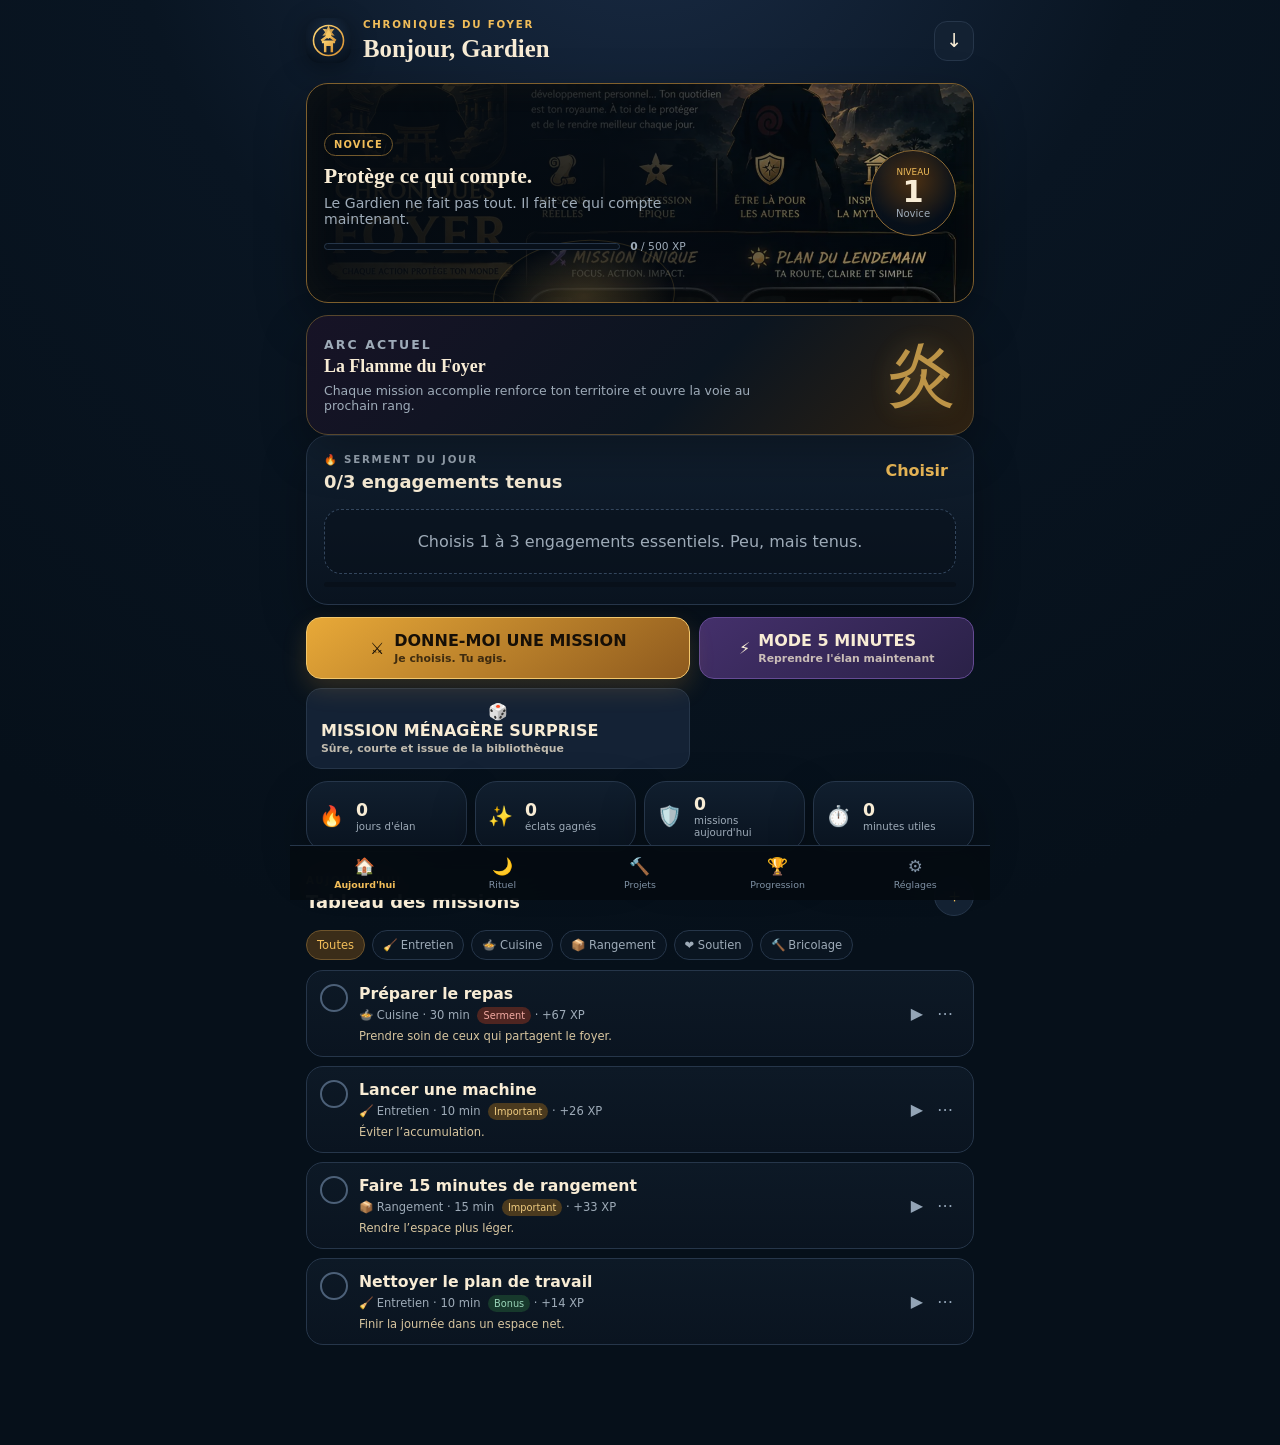
==== commit cd7d9c65: "Modification" ====
--- a/index.html
+++ b/index.html
@@ -136,6 +136,7 @@
         <section class="section-block first-block">
           <div class="section-head"><div><p class="eyebrow">Réglages</p><h2>Ton sanctuaire</h2></div></div>
           <div class="settings-stack">
+            <article class="card kingdom-card"><div><strong>🏯 Royaume configuré</strong><p>1 chambre adulte · 1 chambre enfant · WC · salle de bain · terrasse · salon · cuisine · cave</p><p class="kingdom-count"><strong id="libraryCount">140</strong> missions ménagères fiables disponibles.</p></div></article>
             <article class="card setting-card">
               <div><strong>🌙 Heure du rituel</strong><p>Rappel local lorsque l'application est ouverte.</p></div>
               <input type="time" id="ritualTime" value="21:30" />
@@ -222,14 +223,18 @@
     </form>
   </dialog>
 
-  <dialog id="rewardDialog">
-    <div class="reward-box">
-      <div class="reward-rays">✦</div>
-      <p class="eyebrow">Mission accomplie</p>
-      <h2 id="rewardTitle">Belle avancée.</h2>
-      <div class="reward-xp" id="rewardXp">+25 XP</div>
-      <p id="rewardText">Tu viens de rendre le foyer un peu plus léger.</p>
-      <button class="action primary full" id="closeReward">Continuer la légende</button>
+  <dialog id="rewardDialog" class="victory-dialog">
+    <div class="reward-box victory-box">
+      <div class="victory-bg" aria-hidden="true"></div><div class="victory-burst" aria-hidden="true"></div>
+      <div class="victory-kicker">⚡ MISSION ACCOMPLIE !</div>
+      <p class="victory-mission" id="victoryMission">Le foyer avance</p>
+      <div class="victory-grid">
+        <div class="victory-rank-panel"><small>RANG OBTENU</small><strong id="victoryRank">S</strong><span>VICTOIRE</span></div>
+        <div class="victory-gain-panel"><small>GAIN</small><div class="reward-xp" id="rewardXp">+25 XP</div><div class="victory-combo">🔥 COMBO <strong id="victoryCombo">1 jour</strong></div></div>
+      </div>
+      <div class="victory-loot"><span class="loot-icon" id="victoryRewardIcon">✨</span><div><small>RÉCOMPENSE VISUELLE</small><strong id="victoryRewardName">Éclat du Gardien</strong></div></div>
+      <h2 id="rewardTitle">Belle avancée.</h2><p id="rewardText">Tu viens de rendre le foyer un peu plus léger.</p>
+      <button class="action victory-continue full" id="closeReward">CONTINUER L’AVENTURE !</button>
     </div>
   </dialog>
 
--- a/style.css
+++ b/style.css
@@ -12,3 +12,10 @@
 .task,.project,.oath-card,.mini-stat{transition:transform .18s ease,border-color .18s ease,box-shadow .18s ease}.task:active,.project:active{transform:scale(.985)}.task:hover,.project:hover{border-color:#5b4930;box-shadow:0 8px 24px rgba(0,0,0,.18)}
 .action.legendary{position:relative;overflow:hidden}.action.legendary:after{content:"";position:absolute;top:-80%;left:-45%;width:35%;height:250%;background:linear-gradient(90deg,transparent,rgba(255,255,255,.28),transparent);transform:rotate(18deg);animation:shonenShine 4.6s infinite}@keyframes shonenShine{0%,70%{left:-45%}100%{left:135%}}
 @media(max-width:560px){.shonen-hero{min-height:250px;background-position:62% center}.shonen-hero .hero-copy{max-width:74%}.arc-mark{font-size:3.2rem}.campaign-visual{min-height:190px}}
+
+/* v6.4 — Victoire shōnen & royaume personnalisé */
+.kingdom-card{border-color:#66502a;background:linear-gradient(145deg,rgba(41,30,16,.82),rgba(9,20,31,.97))}.kingdom-count{color:var(--gold)!important;margin-top:8px!important}
+.victory-dialog{width:min(570px,calc(100% - 18px));overflow:hidden;border-color:#9a6a22;background:#050b12;box-shadow:0 0 0 1px rgba(244,190,73,.25),0 0 90px rgba(244,148,34,.25),0 35px 110px #000}.victory-dialog::backdrop{background:radial-gradient(circle at 50% 45%,rgba(75,35,10,.34),rgba(0,0,0,.92));backdrop-filter:blur(7px)}
+.victory-box{position:relative;overflow:hidden;padding:24px 18px 20px;isolation:isolate;background:linear-gradient(180deg,rgba(6,11,18,.14),rgba(5,10,17,.96) 48%)}.victory-bg{position:absolute;inset:0;z-index:-3;background:linear-gradient(180deg,rgba(4,9,15,.04),rgba(4,9,15,.82) 72%),url('./assets/hero-guardian.webp') center 18%/cover no-repeat;opacity:.88;transform:scale(1.06);animation:victoryZoom 1.2s cubic-bezier(.16,.84,.36,1) both}.victory-burst{position:absolute;left:50%;top:26%;width:620px;height:620px;z-index:-2;transform:translate(-50%,-50%);background:repeating-conic-gradient(from 0deg,rgba(255,181,45,.28) 0 3deg,transparent 3deg 11deg);mask-image:radial-gradient(circle,#000 0 35%,transparent 70%);animation:burstSpin 14s linear infinite}.victory-kicker{font-size:clamp(1.65rem,7vw,3rem);line-height:.92;font-weight:1000;font-style:italic;letter-spacing:-.06em;color:#ffd66b;text-shadow:0 3px 0 #6b3400,0 0 14px #ff8a00,0 0 38px rgba(255,126,0,.8);transform:rotate(-2deg);margin:148px 0 7px;animation:victorySlam .6s cubic-bezier(.17,.89,.32,1.38) both}.victory-mission{font-weight:900;color:#fff;font-size:1.02rem;margin:0 0 14px;text-shadow:0 2px 10px #000}.victory-grid{display:grid;grid-template-columns:.9fr 1.1fr;border:1px solid #3c78a8;background:linear-gradient(180deg,rgba(5,18,30,.88),rgba(4,10,17,.96));border-radius:18px;overflow:hidden;box-shadow:0 0 26px rgba(40,127,209,.18)}.victory-grid>div{padding:14px}.victory-rank-panel{border-right:1px solid #31516c;display:grid;place-items:center}.victory-rank-panel small,.victory-gain-panel small,.victory-loot small{font-size:.62rem;letter-spacing:.12em;color:#f6c45c;font-weight:900}.victory-rank-panel strong{font-family:Georgia,serif;font-size:4.5rem;line-height:.9;color:#ffd162;text-shadow:0 0 8px #ffad19,0 0 28px rgba(255,139,0,.75);animation:rankPulse 1.25s ease-in-out infinite alternate}.victory-dialog[data-rank="SS"] .victory-rank-panel strong,.victory-dialog[data-rank="SSS"] .victory-rank-panel strong{font-size:3.5rem;color:#fff0a8}.victory-rank-panel span{font-size:.65rem;border:1px solid #8c6429;padding:3px 9px;color:#f6c45c;margin-top:7px}.victory-gain-panel{display:flex;flex-direction:column;align-items:center;justify-content:center}.victory-gain-panel .reward-xp{font-size:1.55rem;color:#8fd2ff;text-shadow:0 0 20px rgba(80,167,255,.55);margin:5px 0}.victory-combo{border-top:1px solid rgba(49,81,108,.7);padding-top:9px;width:100%;font-size:.75rem;color:#f3c766}.victory-loot{margin:10px 0;display:flex;align-items:center;justify-content:center;gap:12px;border:1px solid #60471f;border-radius:16px;padding:10px;background:linear-gradient(90deg,rgba(71,42,14,.72),rgba(17,13,8,.86))}.victory-loot>div{display:grid;text-align:left}.victory-loot strong{font-size:.88rem;color:#f9e1a0}.loot-icon{font-size:2.2rem;filter:drop-shadow(0 0 12px #f5b84b);animation:lootFloat 1.1s ease-in-out infinite alternate}.victory-box>h2{font-size:1.05rem;margin:9px 0 4px}.victory-box>#rewardText{font-size:.78rem;margin:0 0 12px}.victory-continue{background:linear-gradient(180deg,#ffc654,#d78314)!important;color:#160d03!important;border-color:#ffe09a!important;box-shadow:0 0 24px rgba(255,176,45,.32);letter-spacing:.04em}
+@keyframes victorySlam{0%{opacity:0;transform:scale(2.2) rotate(-6deg)}65%{opacity:1;transform:scale(.93) rotate(-1deg)}100%{transform:scale(1) rotate(-2deg)}}@keyframes victoryZoom{from{transform:scale(1.22);filter:brightness(1.5)}to{transform:scale(1.06);filter:brightness(.9)}}@keyframes burstSpin{to{transform:translate(-50%,-50%) rotate(360deg)}}@keyframes rankPulse{to{transform:scale(1.06);filter:brightness(1.16)}}@keyframes lootFloat{to{transform:translateY(-4px) scale(1.05)}}
+@media(max-width:420px){.victory-kicker{margin-top:120px}.victory-grid{grid-template-columns:1fr 1.25fr}.victory-rank-panel strong{font-size:3.65rem}.victory-grid>div{padding:11px}}@media(prefers-reduced-motion:reduce){.victory-bg,.victory-burst,.victory-kicker,.victory-rank-panel strong,.loot-icon{animation:none!important}}
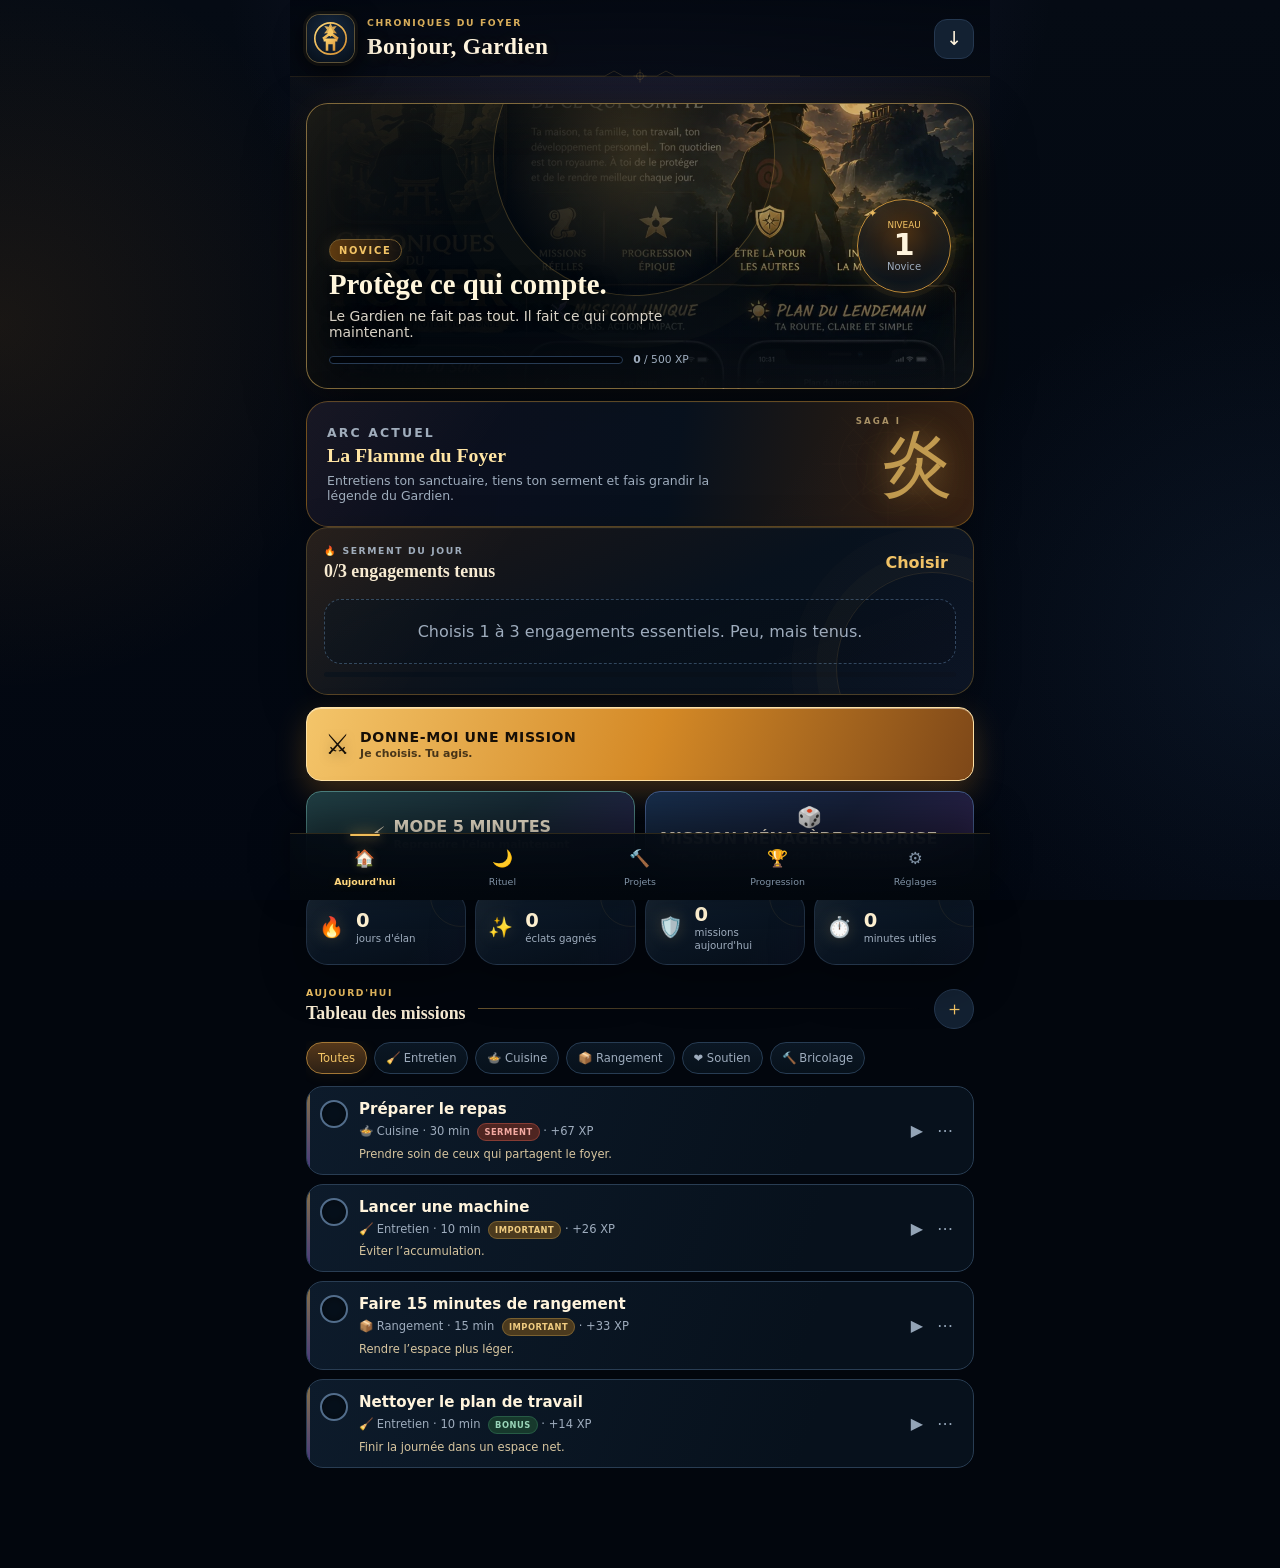
==== commit eced5dd7: "Modification visuel" ====
--- a/index.html
+++ b/index.html
@@ -3,7 +3,7 @@
 <head>
   <meta charset="utf-8" />
   <meta name="viewport" content="width=device-width, initial-scale=1, viewport-fit=cover" />
-  <meta name="theme-color" content="#07101b" />
+  <meta name="theme-color" content="#030812" />
   <meta name="description" content="Chroniques du Foyer — transforme l'entretien, le rangement, la cuisine et le bricolage en missions motivantes." />
   <link rel="manifest" href="manifest.webmanifest" />
   <link rel="icon" href="icon.svg" type="image/svg+xml" />
@@ -40,7 +40,7 @@
           <div class="level-orb"><small>NIVEAU</small><strong id="level">1</strong><span id="rankMini">Novice</span></div>
         </section>
 
-        <section class="arc-banner card"><div><p class="eyebrow">Arc actuel</p><h2>La Flamme du Foyer</h2><p>Chaque mission accomplie renforce ton territoire et ouvre la voie au prochain rang.</p></div><span class="arc-mark">炎</span></section>
+        <section class="arc-banner card"><div><p class="eyebrow">Arc actuel</p><h2>La Flamme du Foyer</h2><p>Entretiens ton sanctuaire, tiens ton serment et fais grandir la légende du Gardien.</p></div><span class="arc-mark">炎</span></section>
 
         <section class="oath-card card">
           <div class="section-head compact">
--- a/style.css
+++ b/style.css
@@ -19,3 +19,58 @@
 .victory-box{position:relative;overflow:hidden;padding:24px 18px 20px;isolation:isolate;background:linear-gradient(180deg,rgba(6,11,18,.14),rgba(5,10,17,.96) 48%)}.victory-bg{position:absolute;inset:0;z-index:-3;background:linear-gradient(180deg,rgba(4,9,15,.04),rgba(4,9,15,.82) 72%),url('./assets/hero-guardian.webp') center 18%/cover no-repeat;opacity:.88;transform:scale(1.06);animation:victoryZoom 1.2s cubic-bezier(.16,.84,.36,1) both}.victory-burst{position:absolute;left:50%;top:26%;width:620px;height:620px;z-index:-2;transform:translate(-50%,-50%);background:repeating-conic-gradient(from 0deg,rgba(255,181,45,.28) 0 3deg,transparent 3deg 11deg);mask-image:radial-gradient(circle,#000 0 35%,transparent 70%);animation:burstSpin 14s linear infinite}.victory-kicker{font-size:clamp(1.65rem,7vw,3rem);line-height:.92;font-weight:1000;font-style:italic;letter-spacing:-.06em;color:#ffd66b;text-shadow:0 3px 0 #6b3400,0 0 14px #ff8a00,0 0 38px rgba(255,126,0,.8);transform:rotate(-2deg);margin:148px 0 7px;animation:victorySlam .6s cubic-bezier(.17,.89,.32,1.38) both}.victory-mission{font-weight:900;color:#fff;font-size:1.02rem;margin:0 0 14px;text-shadow:0 2px 10px #000}.victory-grid{display:grid;grid-template-columns:.9fr 1.1fr;border:1px solid #3c78a8;background:linear-gradient(180deg,rgba(5,18,30,.88),rgba(4,10,17,.96));border-radius:18px;overflow:hidden;box-shadow:0 0 26px rgba(40,127,209,.18)}.victory-grid>div{padding:14px}.victory-rank-panel{border-right:1px solid #31516c;display:grid;place-items:center}.victory-rank-panel small,.victory-gain-panel small,.victory-loot small{font-size:.62rem;letter-spacing:.12em;color:#f6c45c;font-weight:900}.victory-rank-panel strong{font-family:Georgia,serif;font-size:4.5rem;line-height:.9;color:#ffd162;text-shadow:0 0 8px #ffad19,0 0 28px rgba(255,139,0,.75);animation:rankPulse 1.25s ease-in-out infinite alternate}.victory-dialog[data-rank="SS"] .victory-rank-panel strong,.victory-dialog[data-rank="SSS"] .victory-rank-panel strong{font-size:3.5rem;color:#fff0a8}.victory-rank-panel span{font-size:.65rem;border:1px solid #8c6429;padding:3px 9px;color:#f6c45c;margin-top:7px}.victory-gain-panel{display:flex;flex-direction:column;align-items:center;justify-content:center}.victory-gain-panel .reward-xp{font-size:1.55rem;color:#8fd2ff;text-shadow:0 0 20px rgba(80,167,255,.55);margin:5px 0}.victory-combo{border-top:1px solid rgba(49,81,108,.7);padding-top:9px;width:100%;font-size:.75rem;color:#f3c766}.victory-loot{margin:10px 0;display:flex;align-items:center;justify-content:center;gap:12px;border:1px solid #60471f;border-radius:16px;padding:10px;background:linear-gradient(90deg,rgba(71,42,14,.72),rgba(17,13,8,.86))}.victory-loot>div{display:grid;text-align:left}.victory-loot strong{font-size:.88rem;color:#f9e1a0}.loot-icon{font-size:2.2rem;filter:drop-shadow(0 0 12px #f5b84b);animation:lootFloat 1.1s ease-in-out infinite alternate}.victory-box>h2{font-size:1.05rem;margin:9px 0 4px}.victory-box>#rewardText{font-size:.78rem;margin:0 0 12px}.victory-continue{background:linear-gradient(180deg,#ffc654,#d78314)!important;color:#160d03!important;border-color:#ffe09a!important;box-shadow:0 0 24px rgba(255,176,45,.32);letter-spacing:.04em}
 @keyframes victorySlam{0%{opacity:0;transform:scale(2.2) rotate(-6deg)}65%{opacity:1;transform:scale(.93) rotate(-1deg)}100%{transform:scale(1) rotate(-2deg)}}@keyframes victoryZoom{from{transform:scale(1.22);filter:brightness(1.5)}to{transform:scale(1.06);filter:brightness(.9)}}@keyframes burstSpin{to{transform:translate(-50%,-50%) rotate(360deg)}}@keyframes rankPulse{to{transform:scale(1.06);filter:brightness(1.16)}}@keyframes lootFloat{to{transform:translateY(-4px) scale(1.05)}}
 @media(max-width:420px){.victory-kicker{margin-top:120px}.victory-grid{grid-template-columns:1fr 1.25fr}.victory-rank-panel strong{font-size:3.65rem}.victory-grid>div{padding:11px}}@media(prefers-reduced-motion:reduce){.victory-bg,.victory-burst,.victory-kicker,.victory-rank-panel strong,.loot-icon{animation:none!important}}
+
+/* v6.5 — Refonte visuelle Shōnen Mythologique */
+:root{
+  --bg:#030812;--bg2:#07111f;--panel:#091624;--panel2:#0d1d30;
+  --ink:#fff4dd;--muted:#9eacbd;--gold:#f3c465;--gold2:#c88125;
+  --purple:#7856d8;--purple2:#302255;--red:#e65e50;--green:#56b58b;
+  --blue:#59b6df;--line:#253850;--radius:22px;
+  --shadow:0 18px 55px rgba(0,0,0,.42);
+}
+html{background:#02060d}
+body{
+  background:
+    radial-gradient(circle at 50% -5%,rgba(83,73,148,.24),transparent 26rem),
+    radial-gradient(circle at 0 36%,rgba(197,125,31,.11),transparent 23rem),
+    radial-gradient(circle at 100% 72%,rgba(62,107,163,.12),transparent 24rem),
+    linear-gradient(180deg,#050b14 0%,#020711 100%);
+  background-attachment:fixed;
+}
+body:before{content:"";position:fixed;inset:0;pointer-events:none;z-index:-1;background-image:url('assets/sigil-pattern.svg');background-size:260px 260px;opacity:.22;mask-image:linear-gradient(180deg,#000,transparent 78%)}
+.app-shell{position:relative}.app-shell:before{content:"";position:fixed;left:50%;top:0;transform:translateX(-50%);width:min(700px,100%);height:210px;pointer-events:none;background:linear-gradient(180deg,rgba(255,200,87,.045),transparent)}
+.topbar{position:sticky;top:0;z-index:18;margin:-18px -16px 0;padding:calc(14px + env(safe-area-inset-top)) 16px 13px;background:linear-gradient(180deg,rgba(3,8,17,.97),rgba(3,8,17,.78));backdrop-filter:blur(18px);border-bottom:1px solid rgba(217,167,74,.14)}
+.topbar:after{content:"";position:absolute;left:16px;right:16px;bottom:-10px;height:20px;background:url('assets/rune-divider.svg') center/100% 20px no-repeat;opacity:.48;pointer-events:none}
+.brand-icon{width:49px;height:49px;border:1px solid rgba(244,198,102,.35);background:#0a1420;box-shadow:0 0 0 3px rgba(242,190,89,.05),0 8px 24px rgba(0,0,0,.5)}
+.brandline h1{font-size:1.46rem;letter-spacing:.015em;text-shadow:0 2px 18px rgba(245,189,74,.12)}
+.brandline .eyebrow{color:#d9ae5b;font-size:.58rem}
+.card{position:relative;background:linear-gradient(160deg,rgba(15,30,47,.97),rgba(5,13,23,.99));border-color:rgba(86,111,141,.36);box-shadow:0 16px 44px rgba(0,0,0,.34),inset 0 1px rgba(255,255,255,.02)}
+.card:before{content:"";position:absolute;inset:0;border-radius:inherit;pointer-events:none;background:linear-gradient(125deg,rgba(255,218,139,.045),transparent 28%,transparent 70%,rgba(111,86,199,.04))}
+.shonen-hero{min-height:286px;margin-top:26px;padding:22px;background:linear-gradient(90deg,rgba(2,7,13,.98) 0%,rgba(3,9,16,.86) 46%,rgba(4,10,18,.22) 77%,rgba(4,10,18,.10) 100%),linear-gradient(180deg,transparent 54%,#050c15 100%),url('assets/hero-guardian.webp') 64% center/cover no-repeat;border:1px solid rgba(243,196,101,.52);box-shadow:0 24px 60px rgba(0,0,0,.48),0 0 35px rgba(218,151,45,.08),inset 0 0 70px rgba(240,177,66,.06)}
+.shonen-hero:before{content:"";position:absolute;inset:0;background:radial-gradient(circle at 75% 28%,rgba(255,185,56,.16),transparent 22%),linear-gradient(130deg,rgba(255,215,127,.07),transparent 30%);pointer-events:none}
+.shonen-hero:after{width:280px;height:280px;right:-125px;top:-90px;border:1px solid rgba(244,195,93,.24);box-shadow:0 0 0 22px rgba(244,195,93,.018),0 0 0 52px rgba(244,195,93,.012)}
+.shonen-hero .hero-copy{max-width:70%;align-self:end}.shonen-hero .pill{background:linear-gradient(90deg,rgba(116,70,16,.8),rgba(23,19,17,.7));box-shadow:0 0 18px rgba(242,184,75,.12);letter-spacing:.18em}
+.shonen-hero h2{font-size:1.8rem;line-height:1.02;margin-bottom:9px;color:#fff6dc;text-shadow:0 4px 18px #000}.shonen-hero p{font-size:.87rem;max-width:365px;color:#d9d3c7;text-shadow:0 2px 10px #000}
+.level-orb{width:94px;height:94px;border:1px solid #c28d39;background:radial-gradient(circle at 50% 38%,#5d3c16 0,#161727 48%,#060b12 74%);box-shadow:0 0 0 5px rgba(238,185,83,.05),0 0 34px rgba(238,173,62,.18),inset 0 0 24px rgba(240,180,68,.14)}
+.level-orb:before,.level-orb:after{content:"✦";position:absolute;color:#e8b85f;font-size:.7rem;top:7px}.level-orb:before{left:10px}.level-orb:after{right:10px}
+.xp-track{height:8px;border-color:#273b54;background:#02070e;box-shadow:inset 0 0 8px rgba(0,0,0,.65)}.xp-track span{background:linear-gradient(90deg,#6e4fd6 0%,#ad65dc 34%,#f0ad46 70%,#ffe29a 100%);box-shadow:0 0 14px rgba(240,173,70,.35)}
+.arc-banner{min-height:126px;padding:18px 20px;border-color:rgba(192,138,48,.46);background:linear-gradient(100deg,rgba(14,15,32,.97),rgba(8,18,30,.93) 55%,rgba(57,34,12,.92)),url('assets/sigil-pattern.svg') right center/170px 170px no-repeat;overflow:hidden}.arc-banner:after{content:"SAGA I";position:absolute;right:72px;top:14px;font-size:.54rem;letter-spacing:.24em;color:rgba(255,223,157,.6);font-weight:900}.arc-banner h2{font-size:1.24rem;color:#ffe5a4}.arc-mark{font-size:4.5rem;filter:drop-shadow(0 0 18px rgba(255,153,38,.28))}
+.oath-card{overflow:hidden;border-color:rgba(154,118,54,.45);background:linear-gradient(155deg,rgba(32,25,24,.94),rgba(8,18,30,.98) 55%)}.oath-card:after{content:"";position:absolute;inset:auto -55px -70px auto;width:190px;height:190px;border-radius:50%;border:1px solid rgba(241,189,89,.12);box-shadow:0 0 0 20px rgba(241,189,89,.018),0 0 0 45px rgba(241,189,89,.012)}
+.oath-index{background:radial-gradient(circle,#5c401b,#171411 65%);box-shadow:0 0 15px rgba(234,179,74,.1)}
+.mission-cta{grid-template-columns:1fr 1fr;gap:10px}.action{min-height:50px;position:relative;overflow:hidden;transition:transform .16s ease,filter .16s ease,box-shadow .16s ease}.action:active{transform:scale(.975)}.action.legendary{grid-column:1/-1;min-height:74px;justify-content:flex-start;padding:15px 18px;background:linear-gradient(110deg,#f4c56a 0%,#d48926 52%,#7d4718 100%);border-color:#ffe2a5;box-shadow:0 12px 30px rgba(213,135,33,.27),inset 0 1px rgba(255,255,255,.42)}.action.legendary>span{font-size:1.75rem;filter:drop-shadow(0 3px 6px rgba(0,0,0,.28))}.action.legendary strong{font-size:.88rem;letter-spacing:.04em}.action.rescue{background:linear-gradient(135deg,#203e43,#162833 58%,#242047);border-color:#4c807f}.action#householdSuggestBtn{background:linear-gradient(135deg,#172d4a,#161f38 55%,#2d204a);border-color:#435b89}.action.rescue>span,.action#householdSuggestBtn>span{font-size:1.25rem}
+.stats-grid{gap:9px}.mini-stat{min-height:76px;overflow:hidden;border-color:rgba(72,95,124,.38)}.mini-stat:after{content:"";position:absolute;width:60px;height:60px;border-radius:50%;right:-27px;top:-25px;border:1px solid rgba(241,189,89,.08)}.mini-stat>span{filter:drop-shadow(0 0 8px rgba(243,196,101,.2))}.mini-stat strong{font-size:1.22rem;color:#fff2d2}
+.section-block>.section-head:after{content:"";height:1px;flex:1;background:linear-gradient(90deg,rgba(239,188,89,.42),transparent);order:2}.section-head>div{order:1}.section-head>.small-add,.section-head>.text-link{order:3}.section-head h2{font-family:Georgia,serif;color:#f7ebd3}.section-head .eyebrow{font-size:.58rem}
+.filter-row{padding-bottom:12px}.chip{background:linear-gradient(180deg,#0b1724,#07111b);border-color:#273c53;padding:8px 11px}.chip.active{background:linear-gradient(180deg,#56381a,#2d2115);border-color:#a37735;box-shadow:0 0 16px rgba(225,161,60,.09)}
+.task{position:relative;overflow:hidden;min-height:74px;border-color:#293d53;background:linear-gradient(110deg,#0d1b2b,#07111c 75%)}.task:before{content:"";position:absolute;left:0;top:0;bottom:0;width:3px;background:linear-gradient(180deg,#f1bd59,#6d4ec6);opacity:.55}.task:hover{border-color:#775f38;box-shadow:0 10px 28px rgba(0,0,0,.28),0 0 18px rgba(242,185,77,.05)}.task h3{font-size:.94rem}.task-meta{line-height:1.45}.check{border-color:#526d8b;background:#06101b;box-shadow:inset 0 0 10px rgba(0,0,0,.4)}.check.done{background:linear-gradient(145deg,#f4cf78,#c78124);box-shadow:0 0 16px rgba(238,175,67,.25)}
+.priority{font-weight:850;text-transform:uppercase;font-size:.52rem;letter-spacing:.06em}.priority.must{border:1px solid rgba(238,104,86,.35)}.priority.important{border:1px solid rgba(232,184,89,.3)}.priority.bonus{border:1px solid rgba(80,179,134,.28)}
+.ritual-illustrated{min-height:360px;padding:34px 24px;background:linear-gradient(180deg,rgba(11,8,28,.18),rgba(6,10,20,.94) 70%,#050b14 100%),url('assets/ritual-moon.webp') center/cover no-repeat;border-color:rgba(132,89,198,.62);box-shadow:0 24px 60px rgba(0,0,0,.42),0 0 30px rgba(119,79,200,.09)}.ritual-illustrated h2{font-family:Georgia,serif;font-size:1.6rem;color:#f1e7ff}.ritual-illustrated .moon{font-size:2.8rem;filter:drop-shadow(0 0 16px #9d73df)}
+.campaign-visual{min-height:260px;border-color:#7e592a;box-shadow:0 20px 55px rgba(0,0,0,.42)}.campaign-visual h2{font-size:1.6rem;line-height:1.08;color:#ffe3a1}.project{border-color:#304459;overflow:hidden}.project:before{content:"";position:absolute;inset:0 auto 0 0;width:4px;background:linear-gradient(#e6b65b,#5f4ac5);opacity:.5}
+.progression-visual{min-height:315px;padding-top:120px;border-color:#7b5a2f;box-shadow:0 24px 64px rgba(0,0,0,.48)}.progression-visual h2{font-family:Georgia,serif;font-size:1.7rem;color:#ffe6a4;text-shadow:0 2px 15px #000}.guardian-symbol{width:82px;height:82px;font-size:2.2rem;border-color:#ba8134;box-shadow:0 0 0 7px rgba(237,181,72,.045),0 0 34px rgba(235,165,59,.16)}
+.virtue{background:linear-gradient(145deg,#0d1b2b,#08121e);border-color:#2c4058;min-height:103px}.virtue-top span{color:#f1c76c;font-size:.72rem}.badge{background:radial-gradient(circle at 50% 0,rgba(118,83,33,.18),transparent 50%),#08131f;min-height:105px}.badge:not(.locked){border-color:#71552d;box-shadow:inset 0 0 18px rgba(241,189,89,.035)}.badge-icon{filter:drop-shadow(0 0 9px rgba(241,189,89,.22))}
+.weekly-card{border-color:#5a4934;background:linear-gradient(130deg,#151a24,#0a1420 62%,#2f2315)}
+.bottom-nav{padding-top:10px;background:linear-gradient(180deg,rgba(4,10,18,.92),rgba(2,7,13,.99));border-top-color:rgba(216,168,79,.2);box-shadow:0 -14px 38px rgba(0,0,0,.42)}.nav-item{position:relative;min-height:47px}.nav-item.active:before{content:"";position:absolute;top:-10px;width:30px;height:2px;border-radius:99px;background:#f1bd59;box-shadow:0 0 13px #f1bd59}.nav-item.active{color:#ffd67d;text-shadow:0 0 10px rgba(242,187,86,.2)}
+dialog{border-color:#4a5e76;background:linear-gradient(160deg,#0b1928,#050d16);box-shadow:0 30px 100px rgba(0,0,0,.78),0 0 0 1px rgba(242,187,86,.04)}
+.timer-ring{border-color:#4a356f;background:radial-gradient(circle,rgba(107,72,164,.16),transparent 70%);box-shadow:inset 0 0 0 2px #9673d7,0 0 40px rgba(126,78,211,.23),0 0 0 11px rgba(119,79,188,.025)}
+.empty{background:linear-gradient(160deg,rgba(8,17,28,.68),rgba(6,12,20,.45));border-color:#31475e}
+@media(max-width:560px){.shonen-hero{min-height:300px;background-position:69% center;padding:18px}.shonen-hero .hero-copy{max-width:75%}.shonen-hero h2{font-size:1.55rem}.level-orb{width:80px;height:80px}.mission-cta{grid-template-columns:1fr 1fr}.action.legendary{min-height:70px}.stats-grid{grid-template-columns:1fr 1fr}.ritual-illustrated{min-height:335px}.campaign-visual{min-height:235px}.progression-visual{min-height:290px}}
+@media(max-width:390px){.shonen-hero .hero-copy{max-width:79%}.shonen-hero h2{font-size:1.42rem}.shonen-hero p{font-size:.8rem}.mission-cta{grid-template-columns:1fr}.action.legendary{grid-column:auto}.brandline h1{font-size:1.25rem}}
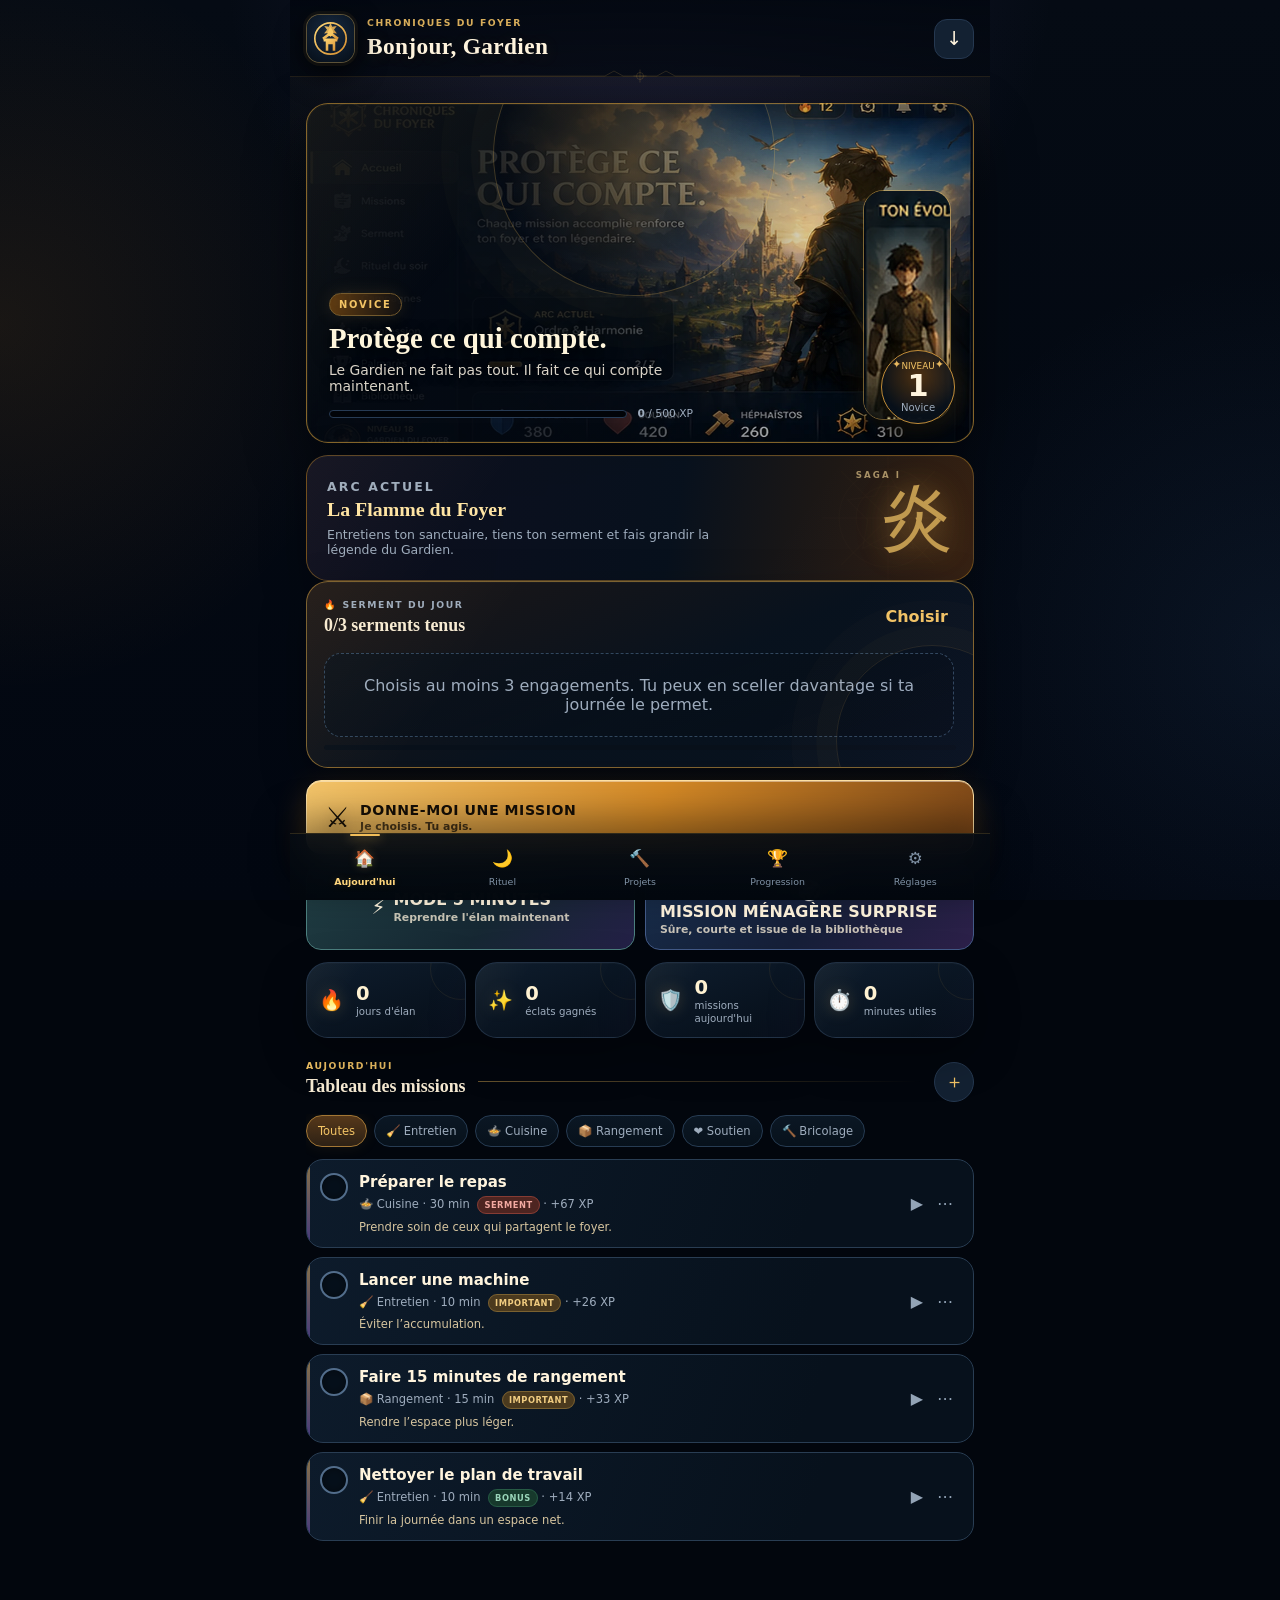
==== commit 98f80584: "Essaie" ====
--- a/index.html
+++ b/index.html
@@ -37,7 +37,7 @@
               <small><strong id="xpCurrent">0</strong> / <span id="xpNext">250</span> XP</small>
             </div>
           </div>
-          <div class="level-orb"><small>NIVEAU</small><strong id="level">1</strong><span id="rankMini">Novice</span></div>
+          <div class="hero-guardian-stage"><img id="heroGuardianImage" src="assets/guardian-stage-1.webp" alt="Évolution du Gardien"><div class="level-orb"><small>NIVEAU</small><strong id="level">1</strong><span id="rankMini">Novice</span></div></div>
         </section>
 
         <section class="arc-banner card"><div><p class="eyebrow">Arc actuel</p><h2>La Flamme du Foyer</h2><p>Entretiens ton sanctuaire, tiens ton serment et fais grandir la légende du Gardien.</p></div><span class="arc-mark">炎</span></section>
@@ -46,7 +46,7 @@
           <div class="section-head compact">
             <div>
               <p class="eyebrow">🔥 Serment du jour</p>
-              <h2><span id="oathDone">0</span>/3 engagements tenus</h2>
+              <h2><span id="oathDone">0</span>/<span id="oathTotal">3</span> serments tenus</h2>
             </div>
             <button class="text-link" id="editOathBtn">Choisir</button>
           </div>
@@ -96,7 +96,7 @@
           <div class="section-head"><div><p class="eyebrow">Demain</p><h2>Parchemin des missions</h2></div><button class="small-add" id="addTomorrowBtn">＋</button></div>
           <div id="tomorrowList" class="task-list"></div>
         </section>
-        <section class="card tip-card"><span>🧠</span><div><strong>Règle du Gardien</strong><p>3 missions principales suffisent. Le reste est du bonus, pas une dette.</p></div></section>
+        <section class="card tip-card"><span>🧠</span><div><strong>Règle du Gardien</strong><p>Scelle au minimum 3 serments. Ensuite, ajoute librement autant de missions que tu souhaites pour demain.</p></div></section>
       </section>
 
       <section id="projectsView" class="view">
@@ -110,11 +110,24 @@
 
       <section id="progressView" class="view">
         <section class="profile-card card glow-card progression-visual">
+          <div class="guardian-evolution-current"><img id="guardianEvolutionImage" src="assets/guardian-stage-1.webp" alt="Gardien niveau 1"><div class="guardian-evolution-copy"><small>FORME ACTUELLE</small><strong id="guardianEvolutionName">Débutant</strong><span id="guardianEvolutionDesc">Des vêtements simples. La volonté avant l’armure.</span></div></div>
           <div class="guardian-symbol">🔥</div>
           <p class="eyebrow">Voie du Gardien</p>
           <h2 id="profileRank">Novice</h2>
           <p>Niveau <strong id="profileLevel">1</strong> · <strong id="profileXP">0</strong> XP</p>
           <div class="xp-track large"><span id="profileXpBar"></span></div>
+        </section>
+        <section class="guardian-path card">
+          <div class="section-head"><div><p class="eyebrow">Évolution visuelle</p><h2>L’armure du Gardien</h2></div></div>
+          <p class="muted guardian-path-intro">Ton apparence change avec ton niveau. Chaque palier matérialise les habitudes que tu as réellement construites.</p>
+          <div class="guardian-stage-track" id="guardianStageTrack">
+            <article class="guardian-stage-card" data-min-level="1"><img src="assets/guardian-stage-1.webp" alt="Gardien niveau 1"><strong>Niv. 1</strong><small>Débutant</small></article>
+            <article class="guardian-stage-card" data-min-level="10"><img src="assets/guardian-stage-10.webp" alt="Gardien niveau 10"><strong>Niv. 10</strong><small>Vainqueur</small></article>
+            <article class="guardian-stage-card" data-min-level="20"><img src="assets/guardian-stage-20.webp" alt="Gardien niveau 20"><strong>Niv. 20</strong><small>Protecteur</small></article>
+            <article class="guardian-stage-card" data-min-level="30"><img src="assets/guardian-stage-30.webp" alt="Gardien niveau 30"><strong>Niv. 30</strong><small>Gardien</small></article>
+            <article class="guardian-stage-card" data-min-level="40"><img src="assets/guardian-stage-40.webp" alt="Gardien niveau 40"><strong>Niv. 40</strong><small>Champion</small></article>
+            <article class="guardian-stage-card" data-min-level="50"><img src="assets/guardian-stage-50.webp" alt="Gardien niveau 50"><strong>Niv. 50+</strong><small>Mythe</small></article>
+          </div>
         </section>
         <section class="section-block">
           <div class="section-head"><div><p class="eyebrow">Vertus</p><h2>Ton évolution</h2></div></div>
@@ -193,8 +206,10 @@
 
   <dialog id="oathDialog">
     <div class="dialog-pad">
-      <div class="dialog-head"><div><p class="eyebrow">🔥 Serment</p><h2>Choisis jusqu'à 3 missions</h2></div><button class="icon-btn" id="closeOath">×</button></div>
-      <p class="muted">Ce sont les seules missions que tu te promets vraiment de tenir.</p>
+      <div class="dialog-head"><div><p class="eyebrow">🔥 Serment</p><h2>Scelle tes Serments</h2></div><button class="icon-btn" id="closeOath">×</button></div>
+      <p class="muted">Minimum obligatoire : 3 serments. Il n’y a aucune limite maximale : choisis ce que tu veux réellement accomplir.</p>
+      <button class="action oath-suggest full" id="suggestOathHousehold"><span>✨</span><div><strong>INSPIRER MON SERMENT</strong><small>Ajouter des idées de ménage sûres et adaptées au Royaume</small></div></button>
+      <div id="oathSuggestionStatus" class="oath-suggestion-status" aria-live="polite"></div>
       <div id="oathPicker" class="oath-picker"></div>
       <button class="action primary full" id="saveOath">Sceller mon Serment</button>
     </div>
--- a/style.css
+++ b/style.css
@@ -74,3 +74,19 @@
 .empty{background:linear-gradient(160deg,rgba(8,17,28,.68),rgba(6,12,20,.45));border-color:#31475e}
 @media(max-width:560px){.shonen-hero{min-height:300px;background-position:69% center;padding:18px}.shonen-hero .hero-copy{max-width:75%}.shonen-hero h2{font-size:1.55rem}.level-orb{width:80px;height:80px}.mission-cta{grid-template-columns:1fr 1fr}.action.legendary{min-height:70px}.stats-grid{grid-template-columns:1fr 1fr}.ritual-illustrated{min-height:335px}.campaign-visual{min-height:235px}.progression-visual{min-height:290px}}
 @media(max-width:390px){.shonen-hero .hero-copy{max-width:79%}.shonen-hero h2{font-size:1.42rem}.shonen-hero p{font-size:.8rem}.mission-cta{grid-template-columns:1fr}.action.legendary{grid-column:auto}.brandline h1{font-size:1.25rem}}
+
+/* v6.6 — Inspiration ménagère dans le Serment */
+.oath-suggest{margin:12px 0 8px;border:1px solid rgba(235,194,92,.35);background:linear-gradient(135deg,rgba(103,64,180,.26),rgba(230,164,55,.16));box-shadow:inset 0 1px 0 rgba(255,255,255,.05),0 10px 30px rgba(0,0,0,.18)}
+.oath-suggest span{font-size:1.35rem}.oath-suggest small{opacity:.76}.oath-suggest.loading{opacity:.7;filter:saturate(.7)}
+.oath-suggestion-status{min-height:1.25rem;margin:4px 2px 10px;color:var(--muted);font-size:.82rem}
+
+/* v6.7 — Ascension mythologique */
+.shonen-hero{min-height:340px;background:linear-gradient(90deg,rgba(4,9,17,.96) 0%,rgba(4,9,17,.82) 44%,rgba(4,9,17,.15) 76%,rgba(4,9,17,.45) 100%),url('assets/protect-what-matters.webp') center/cover no-repeat;border-color:rgba(214,158,59,.62);box-shadow:0 22px 60px rgba(0,0,0,.48),inset 0 0 0 1px rgba(255,220,142,.05)}
+.hero-guardian-stage{display:flex;align-items:flex-end;gap:8px;align-self:stretch;position:relative;z-index:2}.hero-guardian-stage>img{height:230px;width:88px;object-fit:cover;object-position:center top;border-radius:20px;border:1px solid rgba(236,188,90,.5);box-shadow:0 16px 35px rgba(0,0,0,.5),0 0 24px rgba(231,172,65,.12)}.hero-guardian-stage .level-orb{position:absolute;right:-4px;bottom:-4px;width:74px;height:74px;box-shadow:0 8px 25px rgba(0,0,0,.55),0 0 28px rgba(240,178,68,.18)}
+.ritual-illustrated{background:linear-gradient(180deg,rgba(5,7,22,.18),rgba(5,8,18,.9) 70%,#050b14 100%),url('assets/prepare-tomorrow.webp') center/cover no-repeat}
+.campaign-visual{background:linear-gradient(90deg,rgba(4,9,15,.9),rgba(4,9,15,.3)),url('assets/builders-saga.webp') center/cover no-repeat;min-height:300px;display:flex;align-items:flex-end;padding:26px}.campaign-visual>div{max-width:82%;padding:14px 16px;background:linear-gradient(90deg,rgba(3,8,14,.92),rgba(3,8,14,.25));border-left:3px solid var(--gold);border-radius:0 16px 16px 0}
+.progression-visual{min-height:455px;padding:22px;background:linear-gradient(180deg,rgba(4,8,15,.2),rgba(4,8,15,.88) 64%,#060d16),url('assets/protect-what-matters.webp') center/cover no-repeat;display:flex;flex-direction:column;justify-content:flex-end}.guardian-evolution-current{display:grid;grid-template-columns:120px 1fr;gap:16px;align-items:end;margin-bottom:auto;text-align:left}.guardian-evolution-current img{width:120px;height:270px;object-fit:cover;object-position:top center;border:1px solid rgba(236,188,90,.54);border-radius:22px;box-shadow:0 18px 42px rgba(0,0,0,.52),0 0 28px rgba(241,189,89,.11)}.guardian-evolution-copy{align-self:center;display:grid;gap:5px;padding:13px 14px;background:rgba(3,8,14,.72);border:1px solid rgba(210,158,65,.26);border-radius:16px;backdrop-filter:blur(7px)}.guardian-evolution-copy small{font-size:.58rem;letter-spacing:.15em;color:var(--gold);font-weight:900}.guardian-evolution-copy strong{font-family:Georgia,serif;font-size:1.25rem;color:#ffe5a6}.guardian-evolution-copy span{font-size:.74rem;color:#bdc9d4;line-height:1.45}.guardian-symbol{display:none}
+.guardian-path{margin-top:14px;border-color:rgba(169,124,49,.46);background:linear-gradient(155deg,#111c2b,#07111c 65%,#25190c)}.guardian-path-intro{font-size:.78rem;line-height:1.5}.guardian-stage-track{display:grid;grid-auto-flow:column;grid-auto-columns:105px;gap:9px;overflow-x:auto;padding:8px 2px 4px;scroll-snap-type:x mandatory;scrollbar-width:none}.guardian-stage-track::-webkit-scrollbar{display:none}.guardian-stage-card{scroll-snap-align:start;position:relative;display:grid;grid-template-rows:150px auto auto;gap:3px;text-align:center;border:1px solid #293c51;border-radius:15px;overflow:hidden;background:#07111b;opacity:.38;filter:saturate(.35);transition:.25s}.guardian-stage-card.unlocked{opacity:.78;filter:none}.guardian-stage-card.current{opacity:1;border-color:#d39b3e;box-shadow:0 0 0 2px rgba(241,189,89,.12),0 0 28px rgba(222,157,51,.18);transform:translateY(-2px)}.guardian-stage-card.current:after{content:'ACTUEL';position:absolute;top:7px;left:50%;transform:translateX(-50%);padding:3px 7px;border-radius:999px;background:#d89a34;color:#170f06;font-size:.48rem;font-weight:950;letter-spacing:.08em}.guardian-stage-card img{width:100%;height:150px;object-fit:cover;object-position:top}.guardian-stage-card strong{font-size:.72rem;color:#f8dfaa}.guardian-stage-card small{font-size:.56rem;color:var(--muted);padding-bottom:8px}
+.oath-card{border-color:rgba(209,157,64,.58)}.oath-list{max-height:430px;overflow-y:auto;padding-right:2px}.oath-picker{max-height:52dvh;overflow-y:auto;padding-right:3px}.oath-suggestion-status{color:#d8c28d}.oath-progress span{background:linear-gradient(90deg,#5a8fcc,#a55ed2,#efad45)}
+@media(max-width:560px){.shonen-hero{min-height:310px}.hero-guardian-stage>img{height:205px;width:78px}.guardian-evolution-current{grid-template-columns:105px 1fr}.guardian-evolution-current img{width:105px;height:235px}.progression-visual{min-height:420px}.campaign-visual{min-height:270px}.campaign-visual>div{max-width:94%}}
+@media(max-width:390px){.hero-guardian-stage>img{height:180px;width:68px}.hero-guardian-stage .level-orb{width:66px;height:66px}.guardian-evolution-current{grid-template-columns:90px 1fr}.guardian-evolution-current img{width:90px;height:205px}.guardian-evolution-copy span{font-size:.69rem}}
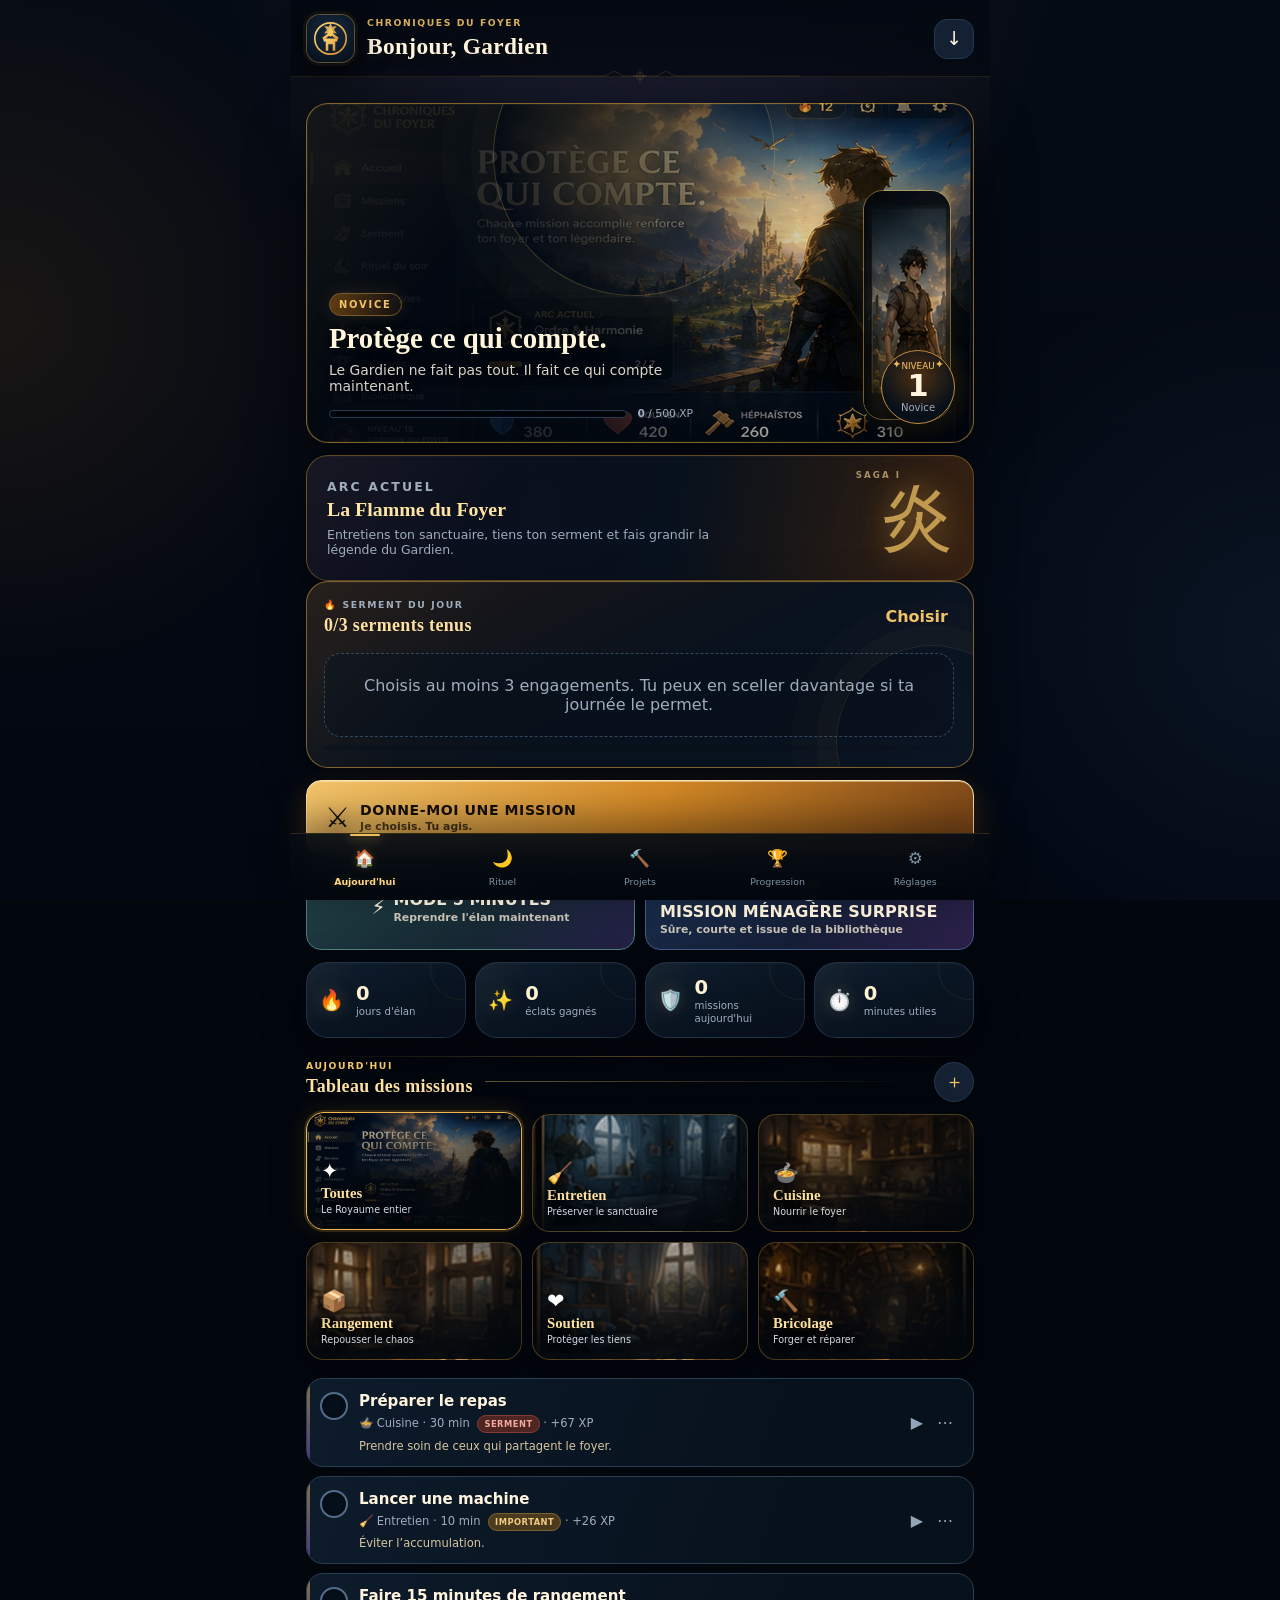
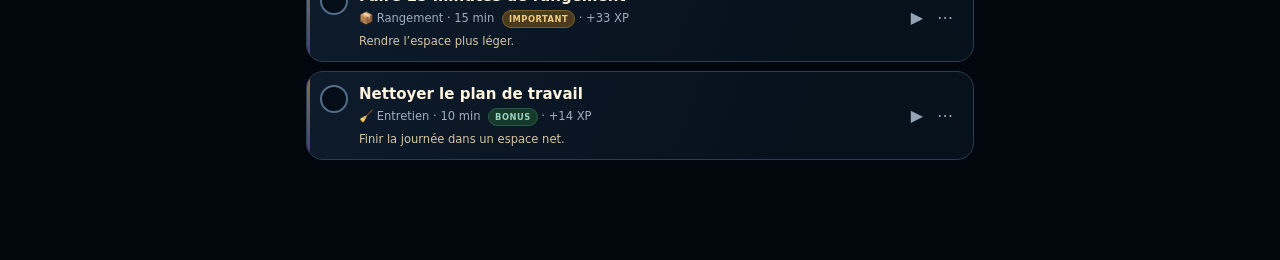
==== commit 3151a15a: "Essaie V3" ====
--- a/index.html
+++ b/index.html
@@ -5,18 +5,18 @@
   <meta name="viewport" content="width=device-width, initial-scale=1, viewport-fit=cover" />
   <meta name="theme-color" content="#030812" />
   <meta name="description" content="Chroniques du Foyer — transforme l'entretien, le rangement, la cuisine et le bricolage en missions motivantes." />
-  <link rel="manifest" href="manifest.webmanifest" />
-  <link rel="icon" href="icon.svg" type="image/svg+xml" />
-  <link rel="apple-touch-icon" href="icon-192.png" />
+  <link rel="manifest" href="./manifest.webmanifest" />
+  <link rel="icon" href="./icon.svg" type="image/svg+xml" />
+  <link rel="apple-touch-icon" href="./icon-192.png" />
   <title>Chroniques du Foyer</title>
-  <link rel="stylesheet" href="style.css" />
+  <link rel="stylesheet" href="./style.css" />
 </head>
 <body>
   <div id="celebration" class="celebration" aria-hidden="true"></div>
   <div class="app-shell">
     <header class="topbar">
       <div class="brandline">
-        <img src="icon.svg" alt="" class="brand-icon" />
+        <img src="./icon.svg" alt="" class="brand-icon" />
         <div>
           <p class="eyebrow">Chroniques du Foyer</p>
           <h1 id="greeting">Bonsoir, Gardien</h1>
@@ -37,7 +37,7 @@
               <small><strong id="xpCurrent">0</strong> / <span id="xpNext">250</span> XP</small>
             </div>
           </div>
-          <div class="hero-guardian-stage"><img id="heroGuardianImage" src="assets/guardian-stage-1.webp" alt="Évolution du Gardien"><div class="level-orb"><small>NIVEAU</small><strong id="level">1</strong><span id="rankMini">Novice</span></div></div>
+          <div class="hero-guardian-stage"><img id="heroGuardianImage" src="./assets/guardian-stage-1.webp" alt="Évolution du Gardien"><div class="level-orb"><small>NIVEAU</small><strong id="level">1</strong><span id="rankMini">Novice</span></div></div>
         </section>
 
         <section class="arc-banner card"><div><p class="eyebrow">Arc actuel</p><h2>La Flamme du Foyer</h2><p>Entretiens ton sanctuaire, tiens ton serment et fais grandir la légende du Gardien.</p></div><span class="arc-mark">炎</span></section>
@@ -72,13 +72,13 @@
             <div><p class="eyebrow">Aujourd'hui</p><h2>Tableau des missions</h2></div>
             <button class="small-add" id="addTaskBtn" aria-label="Ajouter une mission">＋</button>
           </div>
-          <div class="filter-row" id="pathFilters">
-            <button class="chip active" data-path="all">Toutes</button>
-            <button class="chip" data-path="Entretien">🧹 Entretien</button>
-            <button class="chip" data-path="Cuisine">🍲 Cuisine</button>
-            <button class="chip" data-path="Rangement">📦 Rangement</button>
-            <button class="chip" data-path="Soutien">❤️ Soutien</button>
-            <button class="chip" data-path="Artisanat">🔨 Bricolage</button>
+          <div class="category-gallery" id="pathFilters">
+            <button class="chip category-card active" data-path="all" style="--cat-bg:url('./assets/protect-what-matters.webp')"><span>✦</span><strong>Toutes</strong><small>Le Royaume entier</small></button>
+            <button class="chip category-card" data-path="Entretien" style="--cat-bg:url('./assets/room-salle-de-bain.webp')"><span>🧹</span><strong>Entretien</strong><small>Préserver le sanctuaire</small></button>
+            <button class="chip category-card" data-path="Cuisine" style="--cat-bg:url('./assets/room-cuisine.webp')"><span>🍲</span><strong>Cuisine</strong><small>Nourrir le foyer</small></button>
+            <button class="chip category-card" data-path="Rangement" style="--cat-bg:url('./assets/room-salon.webp')"><span>📦</span><strong>Rangement</strong><small>Repousser le chaos</small></button>
+            <button class="chip category-card" data-path="Soutien" style="--cat-bg:url('./assets/room-chambre-enfant.webp')"><span>❤️</span><strong>Soutien</strong><small>Protéger les tiens</small></button>
+            <button class="chip category-card" data-path="Artisanat" style="--cat-bg:url('./assets/room-cave.webp')"><span>🔨</span><strong>Bricolage</strong><small>Forger et réparer</small></button>
           </div>
           <div id="taskList" class="task-list"></div>
         </section>
@@ -110,7 +110,7 @@
 
       <section id="progressView" class="view">
         <section class="profile-card card glow-card progression-visual">
-          <div class="guardian-evolution-current"><img id="guardianEvolutionImage" src="assets/guardian-stage-1.webp" alt="Gardien niveau 1"><div class="guardian-evolution-copy"><small>FORME ACTUELLE</small><strong id="guardianEvolutionName">Débutant</strong><span id="guardianEvolutionDesc">Des vêtements simples. La volonté avant l’armure.</span></div></div>
+          <div class="guardian-evolution-current"><img id="guardianEvolutionImage" src="./assets/guardian-stage-1.webp" alt="Gardien niveau 1"><div class="guardian-evolution-copy"><small>FORME ACTUELLE</small><strong id="guardianEvolutionName">Débutant</strong><span id="guardianEvolutionDesc">Des vêtements simples. La volonté avant l’armure.</span></div></div>
           <div class="guardian-symbol">🔥</div>
           <p class="eyebrow">Voie du Gardien</p>
           <h2 id="profileRank">Novice</h2>
@@ -121,13 +121,22 @@
           <div class="section-head"><div><p class="eyebrow">Évolution visuelle</p><h2>L’armure du Gardien</h2></div></div>
           <p class="muted guardian-path-intro">Ton apparence change avec ton niveau. Chaque palier matérialise les habitudes que tu as réellement construites.</p>
           <div class="guardian-stage-track" id="guardianStageTrack">
-            <article class="guardian-stage-card" data-min-level="1"><img src="assets/guardian-stage-1.webp" alt="Gardien niveau 1"><strong>Niv. 1</strong><small>Débutant</small></article>
-            <article class="guardian-stage-card" data-min-level="10"><img src="assets/guardian-stage-10.webp" alt="Gardien niveau 10"><strong>Niv. 10</strong><small>Vainqueur</small></article>
-            <article class="guardian-stage-card" data-min-level="20"><img src="assets/guardian-stage-20.webp" alt="Gardien niveau 20"><strong>Niv. 20</strong><small>Protecteur</small></article>
-            <article class="guardian-stage-card" data-min-level="30"><img src="assets/guardian-stage-30.webp" alt="Gardien niveau 30"><strong>Niv. 30</strong><small>Gardien</small></article>
-            <article class="guardian-stage-card" data-min-level="40"><img src="assets/guardian-stage-40.webp" alt="Gardien niveau 40"><strong>Niv. 40</strong><small>Champion</small></article>
-            <article class="guardian-stage-card" data-min-level="50"><img src="assets/guardian-stage-50.webp" alt="Gardien niveau 50"><strong>Niv. 50+</strong><small>Mythe</small></article>
-          </div>
+            <article class="guardian-stage-card" data-min-level="1"><img src="./assets/guardian-stage-1.webp" alt="Gardien niveau 1"><strong>Niv. 1</strong><small>L’Éveillé</small></article>
+            <article class="guardian-stage-card" data-min-level="10"><img src="./assets/guardian-stage-10.webp" alt="Gardien niveau 10"><strong>Niv. 10</strong><small>L’Apprenti</small></article>
+            <article class="guardian-stage-card" data-min-level="20"><img src="./assets/guardian-stage-20.webp" alt="Gardien niveau 20"><strong>Niv. 20</strong><small>Protecteur</small></article>
+            <article class="guardian-stage-card" data-min-level="30"><img src="./assets/guardian-stage-30.webp" alt="Gardien niveau 30"><strong>Niv. 30</strong><small>Gardien</small></article>
+            <article class="guardian-stage-card" data-min-level="40"><img src="./assets/guardian-stage-40.webp" alt="Gardien niveau 40"><strong>Niv. 40</strong><small>Champion</small></article>
+            <article class="guardian-stage-card" data-min-level="50"><img src="./assets/guardian-stage-50.webp" alt="Gardien niveau 50"><strong>Niv. 50</strong><small>Héros</small></article>
+            <article class="guardian-stage-card advanced-stage" data-min-level="60"><img src="./assets/guardian-stage-60.webp" alt="Gardien niveau 60"><strong>Niv. 60</strong><small>Bâtisseur</small></article>
+            <article class="guardian-stage-card advanced-stage" data-min-level="70"><img src="./assets/guardian-stage-70.webp" alt="Gardien niveau 70"><strong>Niv. 70</strong><small>Ascendant</small></article>
+            <article class="guardian-stage-card advanced-stage" data-min-level="80"><img src="./assets/guardian-stage-80.webp" alt="Gardien niveau 80"><strong>Niv. 80</strong><small>Légendaire</small></article>
+            <article class="guardian-stage-card advanced-stage" data-min-level="90"><img src="./assets/guardian-stage-90.webp" alt="Gardien niveau 90"><strong>Niv. 90</strong><small>Demi-Dieu</small></article>
+            <article class="guardian-stage-card advanced-stage eternal-stage" data-min-level="100"><img src="./assets/guardian-stage-100.webp" alt="Gardien niveau 100"><strong>Niv. 100</strong><small>Éternel</small></article>
+          </div>
+        </section>
+        <section class="heritage-entry card">
+          <div><p class="eyebrow">🏛️ Mémoire du Gardien</p><h2>Salle des Héritages</h2><p>Revois chaque grande forme de ton ascension, les équipements obtenus et l’évolution de ton Royaume.</p></div>
+          <button class="action primary" id="openHeritageBtn">ENTRER DANS LA SALLE</button>
         </section>
         <section class="section-block">
           <div class="section-head"><div><p class="eyebrow">Vertus</p><h2>Ton évolution</h2></div></div>
@@ -253,7 +262,47 @@
     </div>
   </dialog>
 
-  <script src="household-library.js"></script>
-  <script src="app.js"></script>
+
+  <dialog id="ascensionDialog" class="ascension-dialog">
+    <div class="ascension-shell">
+      <div class="ascension-stars" aria-hidden="true"></div>
+      <div class="ascension-seal" aria-hidden="true">✦</div>
+      <p class="ascension-awakening">QUELQUE CHOSE S’ÉVEILLE…</p>
+      <p class="eyebrow">✦ ASCENSION ✦</p>
+      <div class="ascension-level-line"><span>NIVEAU</span><strong id="ascensionLevel">30</strong><span>ATTEINT</span></div>
+      <h2 id="ascensionName">Le Gardien</h2>
+      <p class="ascension-quote" id="ascensionQuote">Celui qui prend soin de son royaume devient digne de le protéger.</p>
+      <div class="ascension-compare">
+        <article class="ascension-form before"><small>AVANT</small><img id="ascensionBeforeImg" src="./assets/guardian-stage-20.webp" alt="Ancienne forme"><strong id="ascensionBeforeName">Niv. 29 · Protecteur</strong></article>
+        <div class="ascension-arrow">➜</div>
+        <article class="ascension-form after"><small>MAINTENANT</small><img id="ascensionAfterImg" src="./assets/guardian-stage-30.webp" alt="Nouvelle forme"><strong id="ascensionAfterName">Niv. 30 · Gardien</strong></article>
+      </div>
+      <div class="ascension-unlocks">
+        <article><span>🛡️</span><div><small>ÉQUIPEMENT OBTENU</small><strong id="ascensionGear">Armure du Gardien</strong></div></article>
+        <article><span>🏰</span><div><small>ROYAUME ÉVOLUÉ</small><strong id="ascensionDecor">Domaine fortifié</strong></div></article>
+      </div>
+      <div class="ascension-stats" id="ascensionStats"></div>
+      <div class="ascension-actions">
+        <button class="action primary full" id="ascensionContinue">⚔️ CONTINUER L’AVENTURE</button>
+        <button class="action full" id="ascensionHeritage">🏛️ VOIR DANS LA SALLE DES HÉRITAGES</button>
+        <button class="text-btn" id="ascensionAdmire">◉ Admirer ma nouvelle forme</button>
+      </div>
+    </div>
+  </dialog>
+
+  <dialog id="heritageDialog" class="heritage-dialog">
+    <div class="heritage-shell">
+      <div class="dialog-head"><div><p class="eyebrow">🏛️ Salle des Héritages</p><h2>La mémoire de ton ascension</h2></div><button type="button" class="icon-btn" id="closeHeritage">×</button></div>
+      <p class="muted">Fais défiler les paliers. Les formes futures restent scellées jusqu’à ce que tu les mérites.</p>
+      <div class="heritage-detail">
+        <div class="heritage-hero-wrap"><img id="heritageHero" src="./assets/guardian-stage-1.webp" alt="Forme du Gardien"><div class="heritage-level" id="heritageLevel">Niveau 1</div></div>
+        <div class="heritage-copy"><p class="eyebrow">FORME</p><h3 id="heritageTitle">L’Éveillé</h3><div class="heritage-info"><span>🛡️ Équipement</span><strong id="heritageGear"></strong></div><div class="heritage-info"><span>🏰 Décor</span><strong id="heritageDecor"></strong></div><div class="heritage-status" id="heritageLock"></div></div>
+      </div>
+      <div class="heritage-track" id="heritageStages"></div>
+    </div>
+  </dialog>
+
+  <script src="./household-library.js"></script>
+  <script src="./app.js"></script>
 </body>
 </html>
--- a/style.css
+++ b/style.css
@@ -90,3 +90,36 @@
 .oath-card{border-color:rgba(209,157,64,.58)}.oath-list{max-height:430px;overflow-y:auto;padding-right:2px}.oath-picker{max-height:52dvh;overflow-y:auto;padding-right:3px}.oath-suggestion-status{color:#d8c28d}.oath-progress span{background:linear-gradient(90deg,#5a8fcc,#a55ed2,#efad45)}
 @media(max-width:560px){.shonen-hero{min-height:310px}.hero-guardian-stage>img{height:205px;width:78px}.guardian-evolution-current{grid-template-columns:105px 1fr}.guardian-evolution-current img{width:105px;height:235px}.progression-visual{min-height:420px}.campaign-visual{min-height:270px}.campaign-visual>div{max-width:94%}}
 @media(max-width:390px){.hero-guardian-stage>img{height:180px;width:68px}.hero-guardian-stage .level-orb{width:66px;height:66px}.guardian-evolution-current{grid-template-columns:90px 1fr}.guardian-evolution-current img{width:90px;height:205px}.guardian-evolution-copy span{font-size:.69rem}}
+
+/* v6.8 — Ascension & Salle des Héritages */
+.heritage-entry{margin:14px 0;padding:18px;display:grid;gap:14px;background:linear-gradient(135deg,rgba(15,31,48,.96),rgba(20,14,28,.96));border:1px solid rgba(225,175,72,.42);box-shadow:inset 0 0 32px rgba(220,155,40,.06),0 12px 36px rgba(0,0,0,.24)}
+.heritage-entry h2{margin:.15rem 0 .3rem;color:#f7d585}.heritage-entry p{margin:0;color:#aeb9c7}.heritage-entry .action{justify-self:start}
+.ascension-dialog{width:min(720px,calc(100% - 14px));max-height:96vh;overflow:auto;border:1px solid #b6802f;background:#040912;padding:0;box-shadow:0 0 0 1px rgba(255,213,126,.18),0 0 120px rgba(190,103,15,.32),0 40px 140px rgba(0,0,0,.8)}
+.ascension-dialog::backdrop{background:radial-gradient(circle at 50% 42%,rgba(84,48,13,.5),rgba(0,0,0,.95));backdrop-filter:blur(8px)}
+.ascension-shell{position:relative;isolation:isolate;overflow:hidden;text-align:center;padding:28px 18px 22px;background:radial-gradient(circle at 50% 18%,rgba(255,190,68,.16),transparent 34%),linear-gradient(180deg,#081421 0,#050a11 62%,#09070a 100%)}
+.ascension-stars{position:absolute;inset:-20%;z-index:-3;background-image:radial-gradient(circle,rgba(255,218,129,.85) 0 1px,transparent 1.6px);background-size:31px 31px;opacity:.2;animation:ascensionDrift 15s linear infinite}
+.ascension-seal{position:absolute;left:50%;top:56px;z-index:-1;font-size:18rem;line-height:1;color:rgba(255,193,67,.07);transform:translateX(-50%) rotate(0);filter:drop-shadow(0 0 30px rgba(255,167,26,.18));animation:ascensionSeal 18s linear infinite}
+.ascension-awakening{font-size:.72rem;letter-spacing:.24em;font-weight:900;color:#9ca9b8;margin:0 0 12px;opacity:.85}
+.ascension-dialog.revealed .ascension-awakening{animation:awakeningFade 1.5s ease forwards}
+.ascension-level-line{display:flex;justify-content:center;align-items:center;gap:11px;color:#f5c965;font-weight:900;letter-spacing:.16em}.ascension-level-line span{font-size:.7rem}.ascension-level-line strong{font-family:Georgia,serif;font-size:clamp(3.4rem,16vw,6.6rem);line-height:.9;color:#ffe7a1;text-shadow:0 0 10px #ffad1f,0 0 42px rgba(255,133,0,.7)}
+.ascension-dialog.revealed .ascension-level-line strong{animation:ascensionSlam .75s cubic-bezier(.18,.89,.32,1.28) both}
+.ascension-shell>h2{font-family:Georgia,serif;text-transform:uppercase;font-size:clamp(1.65rem,6vw,2.6rem);letter-spacing:.03em;color:#f7d785;margin:5px 0 7px}.ascension-quote{max-width:560px;margin:0 auto 17px;color:#d3c8b1;font-style:italic}
+.ascension-compare{display:grid;grid-template-columns:1fr auto 1fr;gap:10px;align-items:center;max-width:610px;margin:0 auto 14px}.ascension-form{position:relative;border-radius:17px;overflow:hidden;border:1px solid #324456;background:#07111c;min-width:0}.ascension-form small{position:absolute;z-index:2;top:9px;left:9px;background:rgba(0,0,0,.74);border:1px solid rgba(255,255,255,.12);padding:4px 7px;border-radius:20px;font-size:.58rem;letter-spacing:.1em;color:#ddd}.ascension-form img{width:100%;height:230px;object-fit:cover;object-position:50% 18%;display:block}.ascension-form strong{display:block;padding:9px 7px;color:#d6dee7;font-size:.74rem}.ascension-form.after{border-color:#b77b28;box-shadow:0 0 26px rgba(245,169,47,.24)}.ascension-form.after strong{color:#ffd878}.ascension-dialog.revealed .ascension-form.after{animation:newFormReveal 1s .3s cubic-bezier(.18,.89,.32,1.18) both}.ascension-arrow{font-size:1.8rem;color:#f6bd53;filter:drop-shadow(0 0 8px #d97d13)}
+.ascension-unlocks{display:grid;grid-template-columns:1fr 1fr;gap:9px;max-width:610px;margin:0 auto}.ascension-unlocks article{display:flex;align-items:center;text-align:left;gap:10px;padding:11px;border:1px solid rgba(199,151,60,.3);border-radius:13px;background:linear-gradient(120deg,rgba(52,35,15,.62),rgba(8,16,25,.9))}.ascension-unlocks article>span{font-size:1.7rem}.ascension-unlocks small{display:block;color:#d29c47;font-size:.58rem;letter-spacing:.1em}.ascension-unlocks strong{display:block;color:#f5e2b1;font-size:.77rem;line-height:1.25;margin-top:3px}
+.ascension-stats{display:flex;flex-wrap:wrap;justify-content:center;gap:7px;margin:12px auto;max-width:610px}.ascension-stats span{border:1px solid #253b4d;border-radius:99px;background:#07111b;padding:6px 10px;color:#aeb9c7;font-size:.7rem}.ascension-stats strong{color:#fff}.ascension-actions{display:grid;gap:8px;max-width:610px;margin:0 auto}.ascension-actions .text-btn{margin:auto;color:#c9b079}.ascension-dialog.eternal .ascension-shell{background:radial-gradient(circle at 50% 18%,rgba(255,229,145,.22),transparent 34%),linear-gradient(180deg,#06090d,#0d0b10)}.ascension-dialog.eternal .ascension-level-line strong{color:#fff6c6;text-shadow:0 0 12px #ffe38a,0 0 55px rgba(255,215,100,.8)}
+.ascension-dialog.admire .ascension-awakening,.ascension-dialog.admire .ascension-level-line,.ascension-dialog.admire .ascension-quote,.ascension-dialog.admire .ascension-unlocks,.ascension-dialog.admire .ascension-stats,.ascension-dialog.admire .ascension-actions,.ascension-dialog.admire .ascension-form.before,.ascension-dialog.admire .ascension-arrow{display:none}.ascension-dialog.admire .ascension-compare{display:block;max-width:520px}.ascension-dialog.admire .ascension-form.after img{height:min(68vh,680px)}.ascension-dialog.admire .ascension-shell>h2{margin-bottom:12px}
+.heritage-dialog{width:min(840px,calc(100% - 14px));max-height:94vh;overflow:auto;border:1px solid #8f672b;background:#06101a;padding:0;box-shadow:0 30px 120px #000}.heritage-dialog::backdrop{background:rgba(0,0,0,.9);backdrop-filter:blur(7px)}.heritage-shell{padding:18px;background:radial-gradient(circle at 75% 12%,rgba(145,88,24,.16),transparent 26%),linear-gradient(180deg,#091723,#050b12)}
+.heritage-detail{display:grid;grid-template-columns:minmax(190px,.8fr) 1.2fr;gap:16px;align-items:stretch;margin:15px 0}.heritage-hero-wrap{position:relative;border-radius:18px;overflow:hidden;border:1px solid #926429;background:#050a0e;min-height:340px}.heritage-hero-wrap img{width:100%;height:100%;min-height:340px;object-fit:cover;object-position:50% 16%;display:block}.heritage-level{position:absolute;bottom:10px;left:10px;background:rgba(5,9,14,.9);border:1px solid #b98532;color:#f7d579;border-radius:99px;padding:6px 10px;font-weight:900;font-size:.72rem}.heritage-copy{display:flex;flex-direction:column;justify-content:center;border:1px solid #263848;border-radius:18px;padding:18px;background:rgba(5,12,19,.78)}.heritage-copy h3{font-family:Georgia,serif;font-size:1.8rem;color:#f6d586;margin:.2rem 0 1rem}.heritage-info{border-top:1px solid #263848;padding:10px 0;display:grid;gap:4px}.heritage-info span{font-size:.65rem;color:#d3a654;letter-spacing:.08em}.heritage-info strong{font-size:.8rem;color:#d6dee7;line-height:1.4}.heritage-status{margin-top:12px;border:1px solid rgba(216,164,73,.3);background:rgba(68,43,13,.32);padding:9px 11px;border-radius:10px;color:#f0c76d;font-size:.72rem;font-weight:800}
+.heritage-track{display:flex;gap:9px;overflow-x:auto;padding:7px 2px 13px;scroll-snap-type:x mandatory}.heritage-card{appearance:none;min-width:112px;max-width:112px;padding:0 0 8px;background:#09131d;border:1px solid #293b4b;border-radius:13px;color:#d8e0e8;overflow:hidden;text-align:center;scroll-snap-align:start}.heritage-card.current{border-color:#dfaa4b;box-shadow:0 0 18px rgba(224,159,50,.28)}.heritage-image-wrap{height:135px;position:relative;background:#05090d}.heritage-image-wrap img{width:100%;height:100%;object-fit:cover;object-position:50% 18%}.heritage-image-wrap span{position:absolute;inset:0;display:grid;place-items:center;font-size:1.8rem;background:rgba(2,6,10,.58)}.heritage-card.locked img{filter:grayscale(1) brightness(.25)}.heritage-card strong{display:block;color:#f0c76b;font-size:.72rem;margin-top:7px}.heritage-card small{font-size:.6rem;color:#98a4b2}.heritage-card.locked small{color:#66717d}
+@keyframes ascensionSlam{0%{opacity:0;transform:scale(2.4);filter:brightness(3)}70%{opacity:1;transform:scale(.88)}100%{transform:scale(1)}}@keyframes newFormReveal{0%{opacity:0;transform:scale(.8);filter:brightness(3) blur(4px)}100%{opacity:1;transform:scale(1);filter:none}}@keyframes ascensionSeal{to{transform:translateX(-50%) rotate(360deg)}}@keyframes ascensionDrift{to{transform:translate3d(31px,31px,0)}}@keyframes awakeningFade{0%,45%{opacity:1}100%{opacity:.25}}
+@media(max-width:600px){.ascension-shell{padding:22px 11px 17px}.ascension-compare{grid-template-columns:1fr 18px 1fr;gap:6px}.ascension-form img{height:190px}.ascension-unlocks{grid-template-columns:1fr}.heritage-detail{grid-template-columns:1fr}.heritage-hero-wrap,.heritage-hero-wrap img{min-height:300px;max-height:430px}.heritage-entry .action{width:100%}}
+@media(prefers-reduced-motion:reduce){.ascension-stars,.ascension-seal,.ascension-dialog.revealed .ascension-level-line strong,.ascension-dialog.revealed .ascension-form.after{animation:none!important}}
+.guardian-stage-card.advanced-stage img{filter:saturate(1.12) contrast(1.08)}.guardian-stage-card.advanced-stage.unlocked img{filter:saturate(1.25) contrast(1.08) drop-shadow(0 0 8px rgba(141,91,255,.28))}.guardian-stage-card.eternal-stage.unlocked{border-color:#f1d276;box-shadow:0 0 20px rgba(241,210,118,.28)}.guardian-stage-card.eternal-stage.unlocked img{filter:saturate(1.08) brightness(1.1) drop-shadow(0 0 10px rgba(255,221,128,.38))}
+
+/* v6.9 — Monde vivant : catégories illustrées et progression réellement visuelle */
+.category-gallery{display:grid;grid-template-columns:repeat(3,minmax(0,1fr));gap:10px;margin:10px 0 18px}.category-card{--cat-bg:none;position:relative;isolation:isolate;min-height:118px;overflow:hidden;border-radius:18px;border:1px solid rgba(204,157,66,.34)!important;background:linear-gradient(180deg,rgba(4,8,14,.14),rgba(4,8,14,.9)),var(--cat-bg) center/cover no-repeat!important;color:#fff!important;text-align:left;padding:14px!important;display:flex!important;flex-direction:column;align-items:flex-start!important;justify-content:flex-end!important;gap:2px;box-shadow:0 10px 28px rgba(0,0,0,.28);transition:transform .2s ease,border-color .2s ease,box-shadow .2s ease}.category-card:before{content:"";position:absolute;inset:0;z-index:-1;background:linear-gradient(145deg,transparent 25%,rgba(3,8,13,.18) 45%,rgba(3,8,13,.95) 100%)}.category-card span{font-size:1.3rem;filter:drop-shadow(0 3px 8px #000)}.category-card strong{font-family:Georgia,serif;font-size:.92rem;color:#ffe2a0;text-shadow:0 2px 8px #000}.category-card small{font-size:.6rem;color:#d2d9e1;text-shadow:0 2px 8px #000}.category-card.active{border-color:#f0b84f!important;box-shadow:0 0 0 2px rgba(240,184,79,.16),0 12px 34px rgba(0,0,0,.34),0 0 28px rgba(235,163,47,.15);transform:translateY(-2px)}
+.view{animation:viewIn .24s ease}.task-card{background:linear-gradient(135deg,rgba(14,28,42,.96),rgba(7,14,23,.98));border-left:3px solid rgba(218,164,69,.38)}.task-card:hover{border-left-color:#e3aa49}.section-head h2{font-family:Georgia,serif;color:#ffe1a0;letter-spacing:.02em}.section-block{position:relative}.section-block:before{content:"";position:absolute;left:0;right:0;top:-4px;height:1px;background:linear-gradient(90deg,transparent,rgba(229,178,76,.35),transparent)}
+.guardian-stage-card img,.heritage-image-wrap img,.guardian-evolution-current img,.hero-guardian-stage>img{transition:filter .25s ease,transform .25s ease}.guardian-stage-card.current img{transform:scale(1.035)}.guardian-evolution-current img{box-shadow:0 18px 42px rgba(0,0,0,.55),0 0 40px rgba(232,165,55,.18)}
+@keyframes viewIn{from{opacity:.4;transform:translateY(5px)}to{opacity:1;transform:none}}
+@media(max-width:620px){.category-gallery{grid-template-columns:repeat(2,minmax(0,1fr))}.category-card{min-height:104px}}
+.task{overflow:hidden}.task-thumb{height:74px;margin:-12px -12px 10px;background-size:cover;background-position:center;display:flex;align-items:flex-end;padding:8px 12px;border-bottom:1px solid rgba(211,161,70,.2)}.task-thumb span{font-size:.6rem;font-weight:900;letter-spacing:.08em;text-transform:uppercase;color:#ffe3a6;background:rgba(4,9,15,.72);border:1px solid rgba(224,174,83,.32);border-radius:999px;padding:4px 7px;backdrop-filter:blur(4px)}
